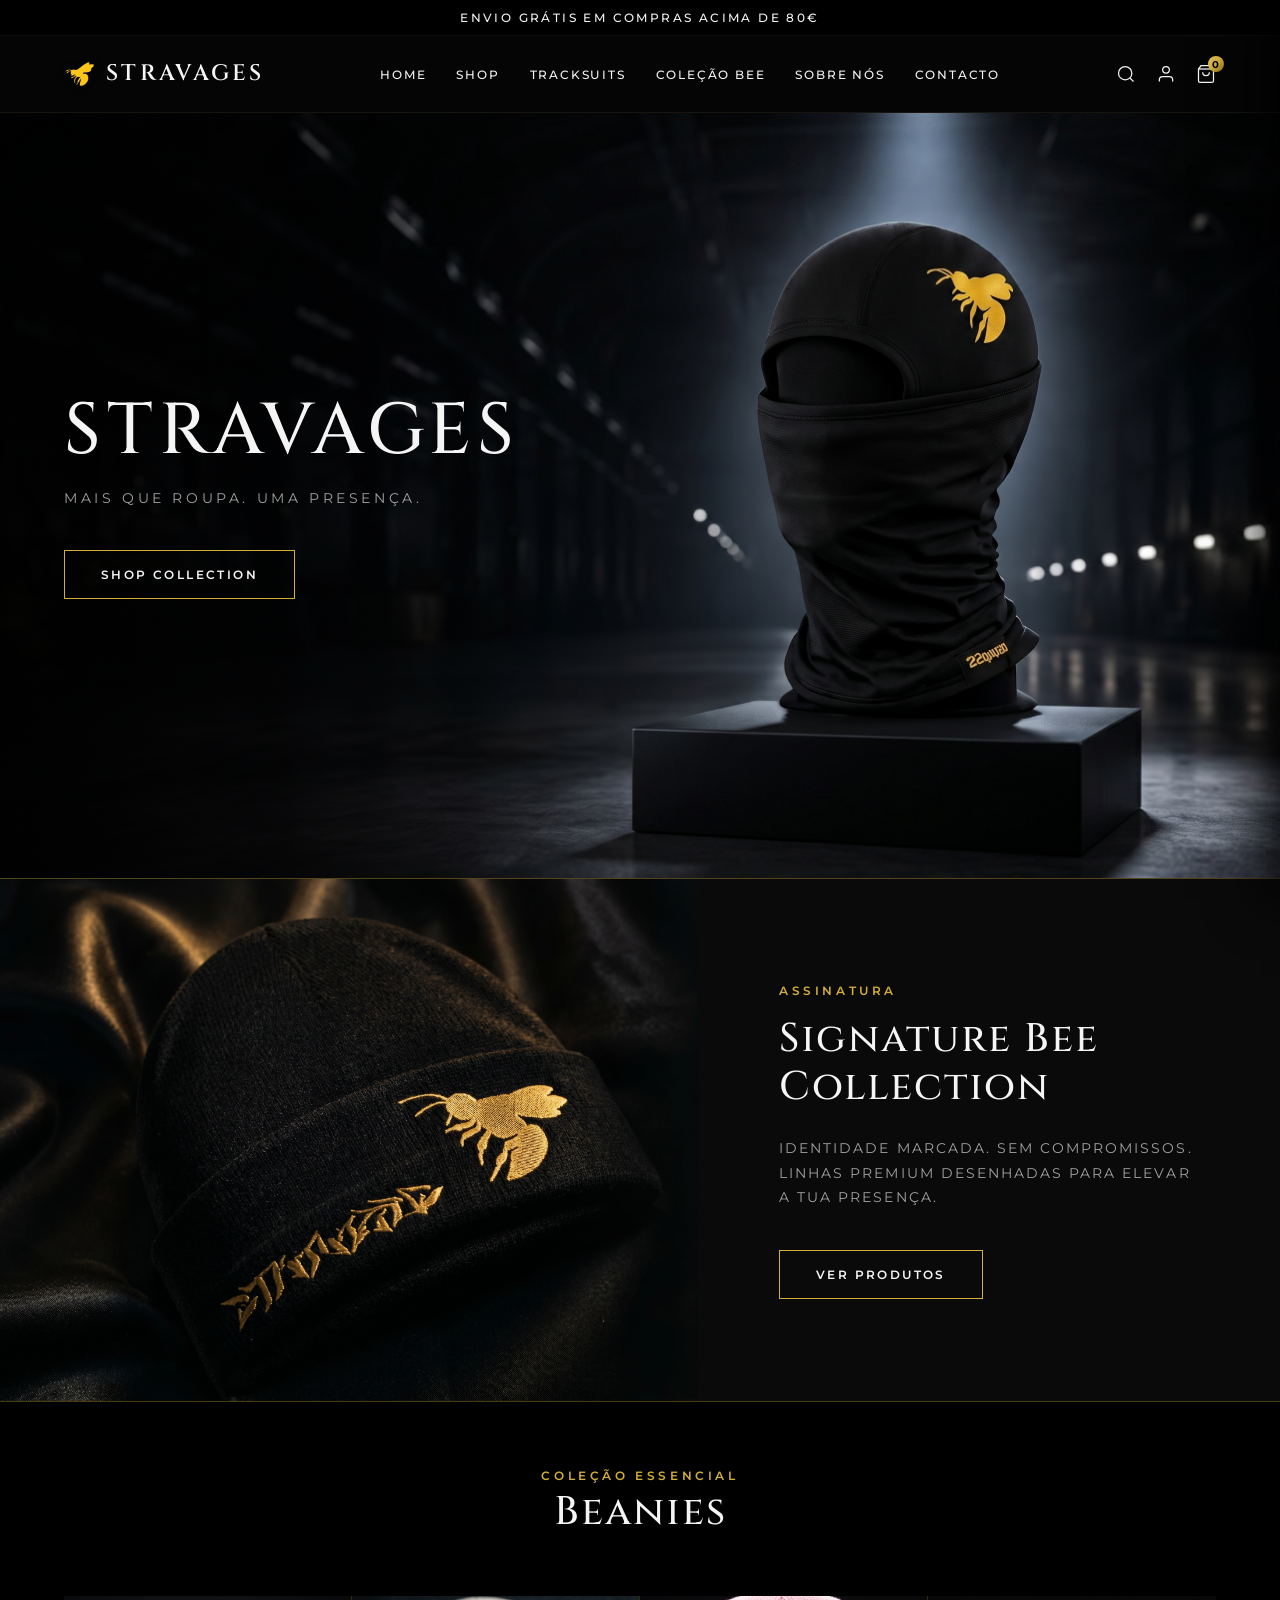
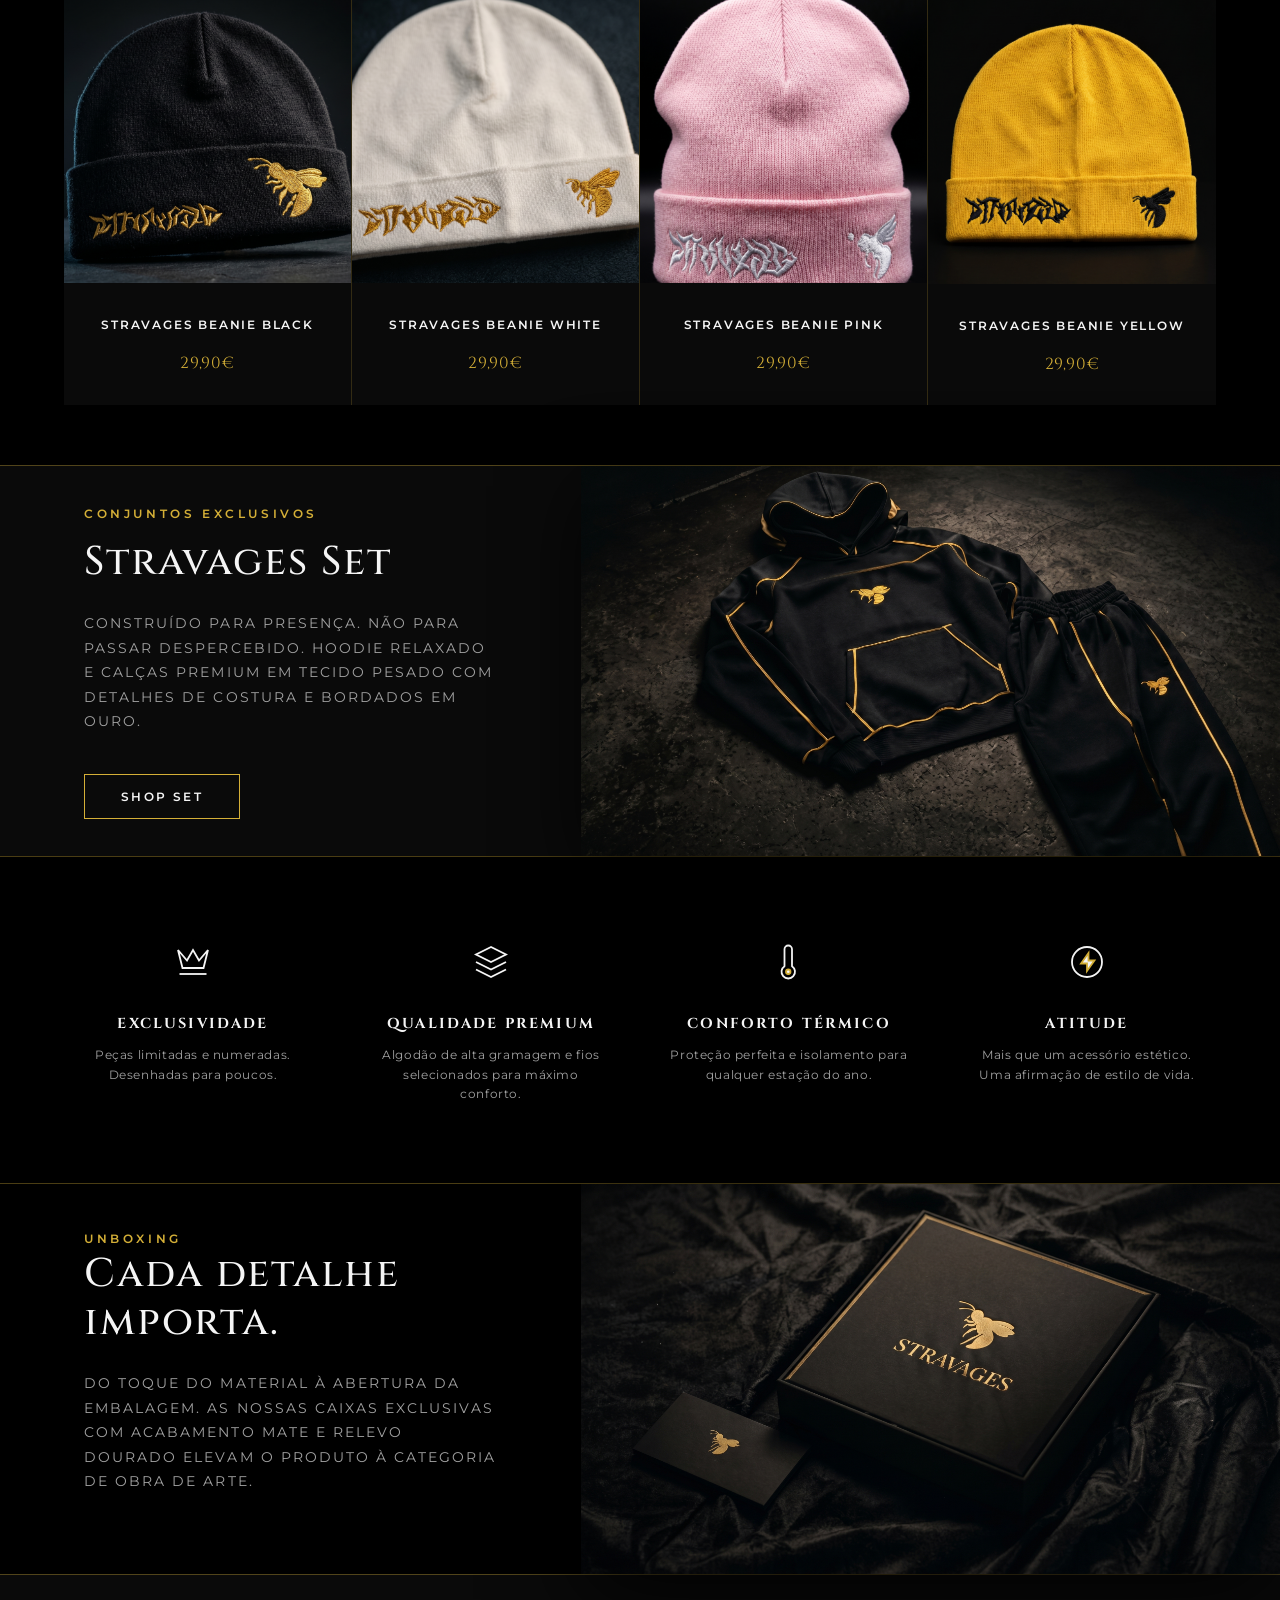
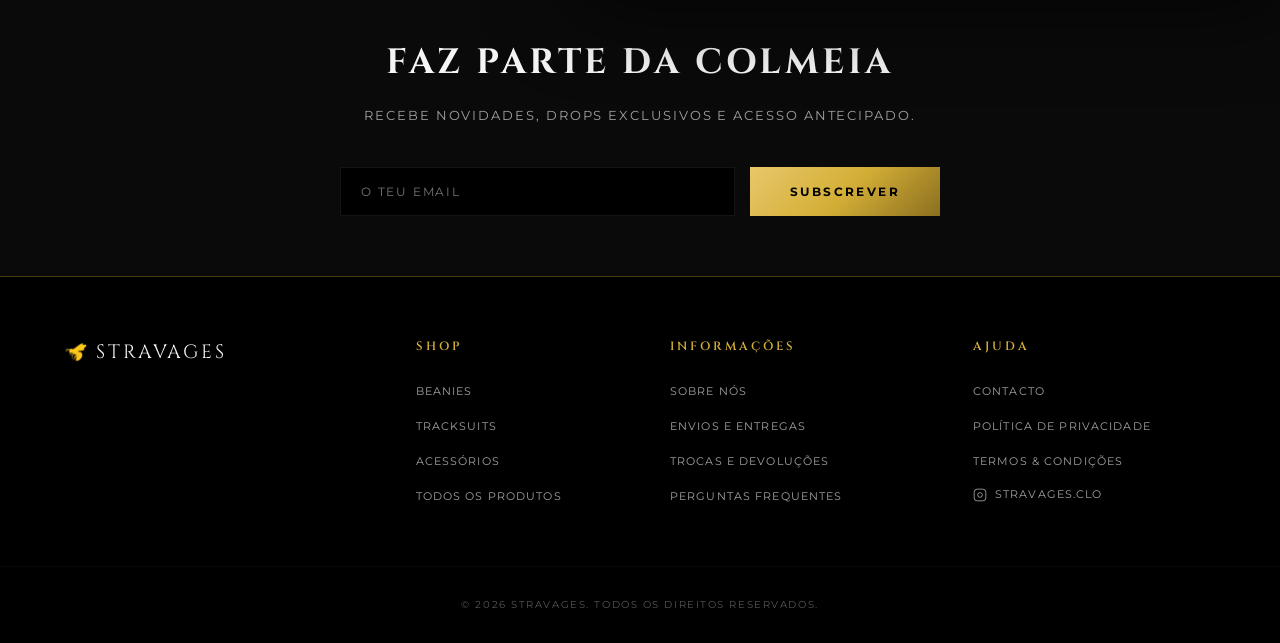
==== index.html @ 1041470f "Initial commit: Stravages store design mockup (HTML/CSS) - Editorial layout with gold dividers betwe" ====
<!DOCTYPE html>
<html lang="pt">
<head>
  <meta charset="UTF-8">
  <meta name="viewport" content="width=device-width, initial-scale=1.0">
  <title>STRAVAGES | Luxury Streetwear</title>
  <meta name="description" content="Stravages - Mais que roupa. Uma presença. Coleção Signature Bee e peças exclusivas de alta qualidade.">
  <link rel="stylesheet" href="styles.css">
</head>
<body>

  <!-- Announcement Bar -->
  <div class="announcement-bar">
    Envio grátis em compras acima de 80€
  </div>

  <!-- Header -->
  <header id="main-header">
    <div class="container nav-container">
      <!-- Logo -->
      <a href="#" class="logo">
        <img src="brand/bee.png" alt="Stravages Logo" style="height: 32px; width: auto; object-fit: contain; filter: drop-shadow(0 2px 4px rgba(0,0,0,0.5));">
        <span>STRAVAGES</span>
      </a>

      <!-- Menu Navigation -->
      <nav>
        <ul class="nav-links">
          <li><a href="index.html">Home</a></li>
          <li><a href="shop.html">Shop</a></li>
          <li><a href="tracksuits.html">Tracksuits</a></li>
          <li><a href="colecao-bee.html">Coleção Bee</a></li>
          <li><a href="sobre-nos.html">Sobre Nós</a></li>
          <li><a href="contacto.html">Contacto</a></li>
        </ul>
      </nav>

      <!-- Icons -->
      <div class="nav-icons">
        <button class="nav-icon-btn" id="search-btn" title="Pesquisar">
          <svg viewBox="0 0 24 24">
            <circle cx="11" cy="11" r="8"></circle>
            <line x1="21" y1="21" x2="16.65" y2="16.65"></line>
          </svg>
        </button>
        <button class="nav-icon-btn" id="profile-btn" title="Perfil">
          <svg viewBox="0 0 24 24">
            <path d="M20 21v-2a4 4 0 0 0-4-4H8a4 4 0 0 0-4 4v2"></path>
            <circle cx="12" cy="7" r="4"></circle>
          </svg>
        </button>
        <button class="nav-icon-btn" id="cart-btn" title="Carrinho">
          <svg viewBox="0 0 24 24">
            <path d="M6 2L3 6v14a2 2 0 0 0 2 2h14a2 2 0 0 0 2-2V6l-3-4z"></path>
            <line x1="3" y1="6" x2="21" y2="6"></line>
            <path d="M16 10a4 4 0 0 1-8 0"></path>
          </svg>
          <span class="cart-count-badge" id="cart-badge">0</span>
        </button>
      </div>
    </div>
  </header>

  <!-- Hero Section -->
  <section class="hero" id="hero">
    <img class="hero-bg" src="products/balaclava-1.jpg" alt="Stravages Balaclava Premium">
    <div class="container hero-grid">
      <div class="hero-content">
        <h1 class="hero-title">STRAVAGES</h1>
        <p class="hero-subtitle">Mais que roupa. Uma presença.</p>
        <a href="#shop" class="btn-gold-outline">Shop Collection</a>
      </div>
    </div>
  </section>

  <!-- Featured / Signature Section -->
  <section class="signature-section" id="signature">
    <div class="signature-grid">
      <img class="signature-img" src="products/signature-beanie.jpg" alt="Stravages Signature Beanie — abelha e lettering bordados em dourado">
      <div class="signature-content">
        <span class="section-label">Assinatura</span>
        <h2 class="section-title">Signature Bee<br>Collection</h2>
        <p class="signature-desc">Identidade marcada. Sem compromissos. Linhas premium desenhadas para elevar a tua presença.</p>
        <a href="#shop" class="btn-gold-outline">Ver Produtos</a>
      </div>
    </div>
  </section>

  <!-- Beanies Grid Section -->
  <section class="products-section" id="shop">
    <div class="container">
      <div class="products-header">
        <span class="section-label">Coleção Essencial</span>
        <h2 class="section-title">Beanies</h2>
      </div>
      <div class="products-grid">
        <a class="product-card" href="#" data-id="beanie-black" data-name="Stravages Beanie Black" data-price="29.90">
          <img src="products/beanie-black.jpg" alt="Stravages Beanie Black — bordado dourado">
          <h3 class="product-name">Stravages Beanie Black</h3>
          <span class="product-price">29,90€</span>
        </a>

        <a class="product-card" href="#" data-id="beanie-white" data-name="Stravages Beanie White" data-price="29.90">
          <img src="products/beanie-white.jpg" alt="Stravages Beanie White — bordado dourado">
          <h3 class="product-name">Stravages Beanie White</h3>
          <span class="product-price">29,90€</span>
        </a>

        <a class="product-card" href="#" data-id="beanie-pink" data-name="Stravages Beanie Pink" data-price="29.90">
          <img src="products/beanie-pink.jpg" alt="Stravages Beanie Pink — bordado branco">
          <h3 class="product-name">Stravages Beanie Pink</h3>
          <span class="product-price">29,90€</span>
        </a>

        <a class="product-card" href="#" data-id="beanie-yellow" data-name="Stravages Beanie Yellow" data-price="29.90">
          <img src="products/beanie-yellow.jpg" alt="Stravages Beanie Yellow — bordado preto">
          <h3 class="product-name">Stravages Beanie Yellow</h3>
          <span class="product-price">29,90€</span>
        </a>
      </div>
    </div>
  </section>

  <!-- Tracksuit Set Section -->
  <section class="set-section" id="set">
    <div class="set-grid">
      <div class="set-content">
        <span class="section-label">Conjuntos Exclusivos</span>
        <h2 class="section-title">Stravages Set</h2>
        <p class="signature-desc">Construído para presença. Não para passar despercebido. Hoodie relaxado e calças premium em tecido pesado com detalhes de costura e bordados em ouro.</p>
        <button class="btn-gold-outline" onclick="addSetToCart()">Shop Set</button>
      </div>
      <img class="set-img" src="products/stravages-set.jpg" alt="Stravages Set — hoodie e calças pretos com detalhes dourados e abelha bordada">
    </div>
  </section>

  <!-- Key Features Grid -->
  <section class="features-section" id="features">
    <div class="container features-grid">
      <!-- Item 1 -->
      <div class="feature-item">
        <div class="feature-icon">
          <!-- Crown Icon -->
          <svg viewBox="0 0 24 24">
            <path d="M2 4l3 12h14l3-12-6 7-4-7-4 7-6-7z" stroke="currentColor" fill="none" />
            <path d="M3 20h18" stroke="currentColor" fill="none" />
          </svg>
        </div>
        <h3 class="feature-title">Exclusividade</h3>
        <p class="feature-desc">Peças limitadas e numeradas. Desenhadas para poucos.</p>
      </div>
      <!-- Item 2 -->
      <div class="feature-item">
        <div class="feature-icon">
          <!-- Fabric Icon -->
          <svg viewBox="0 0 24 24">
            <path d="M12 2L2 7l10 5 10-5-10-5z" stroke="currentColor" fill="none" />
            <path d="M2 17l10 5 10-5" stroke="currentColor" fill="none" />
            <path d="M2 12l10 5 10-5" stroke="currentColor" fill="none" />
          </svg>
        </div>
        <h3 class="feature-title">Qualidade Premium</h3>
        <p class="feature-desc">Algodão de alta gramagem e fios selecionados para máximo conforto.</p>
      </div>
      <!-- Item 3 -->
      <div class="feature-item">
        <div class="feature-icon">
          <!-- Thermometer Icon -->
          <svg viewBox="0 0 24 24">
            <path d="M14 14.76V3.5a2.5 2.5 0 0 0-5 0v11.26a4.5 4.5 0 1 0 5 0z" stroke="currentColor" fill="none" />
            <circle cx="11.5" cy="18.5" r="1.5" fill="currentColor" />
          </svg>
        </div>
        <h3 class="feature-title">Conforto Térmico</h3>
        <p class="feature-desc">Proteção perfeita e isolamento para qualquer estação do ano.</p>
      </div>
      <!-- Item 4 -->
      <div class="feature-item">
        <div class="feature-icon">
          <!-- Attitude Icon -->
          <svg viewBox="0 0 24 24">
            <path d="M12 22c5.523 0 10-4.477 10-10S17.523 2 12 2 2 6.477 2 12s4.477 10 10 10z" stroke="currentColor" fill="none" />
            <path d="M13 6l-5 7h4v5l5-7h-4V6z" fill="currentColor" />
          </svg>
        </div>
        <h3 class="feature-title">Atitude</h3>
        <p class="feature-desc">Mais que um acessório estético. Uma afirmação de estilo de vida.</p>
      </div>
    </div>
  </section>

  <!-- Packaging Detail Section -->
  <section class="packaging-section">
    <div class="packaging-grid">
      <div class="packaging-content">
        <span class="section-label">Unboxing</span>
        <h2 class="section-title">Cada detalhe<br>importa.</h2>
        <p class="signature-desc">Do toque do material à abertura da embalagem. As nossas caixas exclusivas com acabamento mate e relevo dourado elevam o produto à categoria de obra de arte.</p>
      </div>
      <img class="packaging-img" src="products/packaging.jpg" alt="Caixa Stravages premium preta com logo e abelha em relevo dourado, sobre veludo preto">
    </div>
  </section>

  <!-- Newsletter Section -->
  <section class="newsletter-section" id="newsletter">
    <div class="container newsletter-container">
      <h2 class="newsletter-title">Faz parte da colmeia</h2>
      <p class="newsletter-desc">Recebe novidades, drops exclusivos e acesso antecipado.</p>
      
      <form class="newsletter-form" id="news-form" onsubmit="handleSubscribe(event)">
        <div class="newsletter-input-wrapper">
          <input type="email" id="subscriber-email" placeholder="O TEU EMAIL" required>
        </div>
        <button type="submit" class="btn-submit-gold">Subscrever</button>
      </form>
      <div class="newsletter-success" id="news-success">
        Inscrição concluída. Bem-vindo à colmeia.
      </div>
    </div>
  </section>

  <!-- Footer -->
  <footer>
    <div class="container footer-grid">
      <!-- Brand Col -->
      <div class="footer-brand">
        <a href="#" class="footer-logo">
          <img src="brand/bee.png" alt="Stravages Logo" style="height: 24px; width: auto; object-fit: contain;">
          <span>STRAVAGES</span>
        </a>
      </div>
      <!-- Shop Col -->
      <div>
        <h4 class="footer-col-title">Shop</h4>
        <ul class="footer-links">
          <li><a href="shop.html?category=beanies">Beanies</a></li>
          <li><a href="tracksuits.html">Tracksuits</a></li>
          <li><a href="shop.html?category=accessories">Acessórios</a></li>
          <li><a href="shop.html">Todos os produtos</a></li>
        </ul>
      </div>
      <!-- Info Col -->
      <div>
        <h4 class="footer-col-title">Informações</h4>
        <ul class="footer-links">
          <li><a href="sobre-nos.html">Sobre Nós</a></li>
          <li><a href="envios-entregas.html">Envios e Entregas</a></li>
          <li><a href="trocas-devolucoes.html">Trocas e Devoluções</a></li>
          <li><a href="perguntas-frequentes.html">Perguntas Frequentes</a></li>
        </ul>
      </div>
      <!-- Help / Follow Col -->
      <div>
        <h4 class="footer-col-title">Ajuda</h4>
        <ul class="footer-links">
          <li><a href="contacto.html">Contacto</a></li>
          <li><a href="politica-privacidade.html">Política de Privacidade</a></li>
          <li><a href="termos-condicoes.html">Termos & Condições</a></li>
          <li>
            <a href="https://instagram.com" target="_blank" class="footer-social-link">
              <!-- Instagram SVG Icon -->
              <svg viewBox="0 0 24 24">
                <rect x="2" y="2" width="20" height="20" rx="5" ry="5" stroke="currentColor" fill="none" stroke-width="1.5"></rect>
                <path d="M16 11.37A4 4 0 1 1 12.63 8 4 4 0 0 1 16 11.37z" stroke="currentColor" fill="none" stroke-width="1.5"></path>
                <line x1="17.5" y1="6.5" x2="17.51" y2="6.5" stroke="currentColor" stroke-width="2" fill="none"></line>
              </svg>
              <span>Stravages.clo</span>
            </a>
          </li>
        </ul>
      </div>
    </div>
    <div class="footer-bottom">
      <p class="footer-copyright">© 2026 STRAVAGES. Todos os direitos reservados.</p>
    </div>
  </footer>

  <!-- Shared JavaScript System -->
  <script src="shared.js"></script>
  <script>
    function handleSubscribe(e) {
      e.preventDefault();
      const email = document.getElementById('subscriber-email').value;
      if (email) {
        document.getElementById('news-form').style.display = 'none';
        document.getElementById('news-success').style.display = 'block';
      }
    }
  </script>
</body>
</html>
---- styles.css ----
/* Google Fonts */
@import url('https://fonts.googleapis.com/css2?family=Cinzel:wght@400;500;600;700&family=Montserrat:wght@300;400;500;600;700&display=swap');

/* Variables */
:root {
  --bg-primary: #000000;
  --bg-secondary: #0a0a0a;
  --bg-card: #141414;
  --text-primary: #f5f5f5;
  --text-secondary: #a1a1a1;
  --gold-primary: #d4af37;
  --gold-light: #e8c76a;
  --gold-dark: #8b6f1f;
  --gold-gradient: linear-gradient(135deg, #e8c76a 0%, #d4af37 50%, #8b6f1f 100%);
  --gold-gradient-hover: linear-gradient(135deg, #f3d88a 0%, #e5c358 50%, #ab8b2e 100%);
  --border-gold-alpha: rgba(212, 175, 55, 0.2);
  --border-gold-solid: #d4af37;
  --transition-smooth: all 0.4s cubic-bezier(0.16, 1, 0.3, 1);
  --font-serif: 'Cinzel', serif;
  --font-sans: 'Montserrat', sans-serif;
  --container-width: 1200px;
}

/* Reset & Base Styles */
* {
  margin: 0;
  padding: 0;
  box-sizing: border-box;
}

html {
  scroll-behavior: smooth;
  scrollbar-width: thin;
  scrollbar-color: var(--gold-primary) var(--bg-primary);
}

body {
  background-color: var(--bg-primary);
  color: var(--text-primary);
  font-family: var(--font-sans);
  font-weight: 400;
  line-height: 1.6;
  overflow-x: hidden;
}

/* Custom Scrollbar for Webkit */
::-webkit-scrollbar {
  width: 6px;
}
::-webkit-scrollbar-track {
  background: var(--bg-primary);
}
::-webkit-scrollbar-thumb {
  background: var(--gold-dark);
  border-radius: 3px;
}
::-webkit-scrollbar-thumb:hover {
  background: var(--gold-primary);
}

a {
  text-decoration: none;
  color: inherit;
  transition: var(--transition-smooth);
}

button, input {
  background: none;
  border: none;
  font-family: inherit;
  color: inherit;
  outline: none;
}

/* Utilities */
.container {
  width: 90%;
  max-width: var(--container-width);
  margin: 0 auto;
}

.gold-text {
  color: var(--gold-primary);
  font-family: var(--font-serif);
}

.gold-gradient-text {
  background: var(--gold-gradient);
  -webkit-background-clip: text;
  -webkit-text-fill-color: transparent;
  background-clip: text;
}

/* Announcement Bar */
.announcement-bar {
  background-color: #000;
  border-bottom: 1px solid rgba(255, 255, 255, 0.05);
  padding: 8px 0;
  text-align: center;
  font-size: 0.75rem;
  letter-spacing: 0.2em;
  font-weight: 500;
  text-transform: uppercase;
}

/* Header & Navigation */
header {
  position: sticky;
  top: 0;
  z-index: 100;
  background-color: rgba(6, 6, 6, 0.85);
  backdrop-filter: blur(12px);
  -webkit-backdrop-filter: blur(12px);
  border-bottom: 1px solid rgba(197, 168, 128, 0.1);
  padding: 20px 0;
  transition: var(--transition-smooth);
}

header.scrolled {
  padding: 15px 0;
  background-color: rgba(6, 6, 6, 0.95);
  box-shadow: 0 10px 30px rgba(0, 0, 0, 0.5);
}

.nav-container {
  display: flex;
  align-items: center;
  justify-content: space-between;
}

.logo {
  display: flex;
  align-items: center;
  gap: 10px;
  font-family: var(--font-serif);
  font-size: 1.4rem;
  font-weight: 600;
  letter-spacing: 0.15em;
}

.logo svg {
  width: 28px;
  height: 28px;
  fill: var(--gold-primary);
  transition: var(--transition-smooth);
}

.logo:hover svg {
  filter: drop-shadow(0 0 8px rgba(197, 168, 128, 0.6));
}

.nav-links {
  display: flex;
  list-style: none;
  gap: 30px;
}

.nav-links a {
  font-size: 0.75rem;
  font-weight: 500;
  letter-spacing: 0.15em;
  text-transform: uppercase;
  position: relative;
  padding: 5px 0;
}

.nav-links a::after {
  content: '';
  position: absolute;
  bottom: 0;
  left: 0;
  width: 0;
  height: 1px;
  background-color: var(--gold-primary);
  transition: var(--transition-smooth);
}

.nav-links a:hover {
  color: var(--gold-primary);
}

.nav-links a:hover::after {
  width: 100%;
}

.nav-icons {
  display: flex;
  align-items: center;
  gap: 20px;
}

.nav-icon-btn {
  cursor: pointer;
  position: relative;
  display: flex;
  align-items: center;
  justify-content: center;
  transition: var(--transition-smooth);
}

.nav-icon-btn svg {
  width: 20px;
  height: 20px;
  stroke: var(--text-primary);
  stroke-width: 1.5;
  fill: none;
  transition: var(--transition-smooth);
}

.nav-icon-btn:hover svg {
  stroke: var(--gold-primary);
}

.cart-count-badge {
  position: absolute;
  top: -8px;
  right: -8px;
  background: var(--gold-gradient);
  color: #000;
  font-size: 0.65rem;
  font-weight: 700;
  width: 16px;
  height: 16px;
  border-radius: 50%;
  display: flex;
  align-items: center;
  justify-content: center;
}

/* Hero Section */
.hero {
  position: relative;
  min-height: 85vh;
  background: var(--bg-primary);
  overflow: hidden;
}

.hero-grid {
  position: relative;
  z-index: 2;
  min-height: 85vh;
  display: flex;
  align-items: center;
}

.hero-content {
  display: flex;
  flex-direction: column;
  align-items: flex-start;
  max-width: 50%;
}

.hero-title {
  font-family: var(--font-serif);
  font-size: 4.5rem;
  font-weight: 500;
  letter-spacing: 0.08em;
  line-height: 1.1;
  margin-bottom: 15px;
}

.hero-subtitle {
  font-size: 0.9rem;
  letter-spacing: 0.25em;
  color: var(--text-secondary);
  text-transform: uppercase;
  margin-bottom: 40px;
  font-weight: 400;
}

/* Button Premium styling */
.btn-gold-outline {
  display: inline-block;
  padding: 14px 36px;
  border: 1px solid var(--gold-primary);
  font-family: var(--font-sans);
  font-size: 0.75rem;
  font-weight: 600;
  letter-spacing: 0.2em;
  text-transform: uppercase;
  position: relative;
  overflow: hidden;
  z-index: 1;
  transition: var(--transition-smooth);
}

.btn-gold-outline::before {
  content: '';
  position: absolute;
  top: 0;
  left: -100%;
  width: 100%;
  height: 100%;
  background: var(--gold-gradient);
  z-index: -1;
  transition: var(--transition-smooth);
}

.btn-gold-outline:hover {
  color: #000;
  border-color: transparent;
  box-shadow: 0 0 20px rgba(197, 168, 128, 0.4);
}

.btn-gold-outline:hover::before {
  left: 0;
}

.hero-bg {
  position: absolute;
  inset: 0;
  width: 100%;
  height: 100%;
  object-fit: cover;
  object-position: center right;
  display: block;
  z-index: 0;
}

.hero::after {
  content: '';
  position: absolute;
  inset: 0;
  background: linear-gradient(
    to right,
    rgba(0, 0, 0, 0.85) 0%,
    rgba(0, 0, 0, 0.5) 25%,
    rgba(0, 0, 0, 0) 45%
  );
  pointer-events: none;
  z-index: 1;
}

/* Featured / Signature Section */
.signature-section {
  padding: 0;
  background-color: var(--bg-secondary);
  border-top: 1px solid rgba(212, 175, 55, 0.35);
}

.signature-grid {
  display: grid;
  grid-template-columns: 1.6fr 1fr;
  align-items: center;
  gap: 80px;
  width: 100%;
  max-width: none;
  margin: 0;
  padding-right: 5vw;
}

.signature-content {
  padding-right: 20px;
}

.signature-img {
  width: 100%;
  max-width: 100%;
  height: auto;
  display: block;
  transition: var(--transition-smooth);
}

.signature-content {
  display: flex;
  flex-direction: column;
  align-items: flex-start;
}

.section-label {
  font-size: 0.75rem;
  letter-spacing: 0.3em;
  text-transform: uppercase;
  color: var(--gold-primary);
  font-weight: 600;
  margin-bottom: 15px;
}

.section-title {
  font-family: var(--font-serif);
  font-size: 2.5rem;
  font-weight: 500;
  letter-spacing: 0.05em;
  margin-bottom: 25px;
  line-height: 1.2;
}

.signature-desc {
  font-size: 0.85rem;
  letter-spacing: 0.15em;
  line-height: 1.8;
  color: var(--text-secondary);
  text-transform: uppercase;
  margin-bottom: 40px;
}

/* Product Section & Grid */
.products-section {
  padding: 60px 0;
  border-top: 1px solid rgba(212, 175, 55, 0.35);
}

.products-header {
  text-align: center;
  margin-bottom: 60px;
}

.products-grid {
  display: grid;
  grid-template-columns: repeat(4, 1fr);
  gap: 0;
}

.product-card {
  display: flex;
  flex-direction: column;
  align-items: stretch;
  position: relative;
  text-decoration: none;
  color: inherit;
  background-color: var(--bg-secondary);
  border-right: 1px solid rgba(212, 175, 55, 0.2);
  transition: var(--transition-smooth);
  transition: var(--transition-smooth);
}

.products-grid > .product-card:last-child {
  border-right: none;
}

.product-card::before {
  content: '';
  position: absolute;
  top: 0;
  left: 0;
  right: 0;
  bottom: 0;
  border: 1px solid transparent;
  transition: var(--transition-smooth);
  pointer-events: none;
}

.product-card:hover {
  background-color: #101010;
}

.product-card:hover img {
  transform: scale(1.03);
}

.product-card img {
  width: 100%;
  height: auto;
  aspect-ratio: 1 / 1;
  object-fit: cover;
  display: block;
  transition: var(--transition-smooth);
}

.product-name {
  text-align: center;
  font-size: 0.75rem;
  font-weight: 600;
  letter-spacing: 0.15em;
  text-transform: uppercase;
  margin: 24px 0 8px;
  padding: 0 12px;
  min-height: 36px;
  display: flex;
  align-items: center;
  justify-content: center;
  justify-content: center;
}

.product-price {
  display: block;
  text-align: center;
  font-family: var(--font-serif);
  color: var(--gold-primary);
  font-size: 1rem;
  letter-spacing: 0.05em;
  padding: 0 12px 28px;
}

/* Set / Tracksuit Section */
.set-section {
  padding: 0;
  background-color: var(--bg-secondary);
  border-top: 1px solid rgba(212, 175, 55, 0.35);
}

.set-grid {
  display: grid;
  grid-template-columns: 1fr 1.6fr;
  align-items: center;
  gap: 80px;
  width: 100%;
  max-width: none;
  margin: 0;
  padding-left: 5vw;
}

.set-content {
  display: flex;
  flex-direction: column;
  align-items: flex-start;
  padding-left: 20px;
}

.set-img {
  width: 100%;
  max-width: 100%;
  height: auto;
  display: block;
  filter: drop-shadow(0 20px 40px rgba(0, 0, 0, 0.7));
  transition: var(--transition-smooth);
}

/* Key Features Grid */
.features-section {
  padding: 60px 0;
  border-top: 1px solid rgba(212, 175, 55, 0.35);
}

.features-grid {
  display: grid;
  grid-template-columns: repeat(4, 1fr);
  gap: 40px;
}

.feature-item {
  display: flex;
  flex-direction: column;
  align-items: center;
  text-align: center;
  padding: 20px 10px;
}

.feature-icon {
  margin-bottom: 25px;
  display: flex;
  align-items: center;
  justify-content: center;
  height: 50px;
}

.feature-icon svg {
  width: 36px;
  height: 36px;
  fill: none;
  stroke: var(--gold-primary);
  stroke-width: 1.2;
}

.feature-title {
  font-family: var(--font-serif);
  font-size: 0.9rem;
  letter-spacing: 0.15em;
  margin-bottom: 10px;
  text-transform: uppercase;
}

.feature-desc {
  font-size: 0.75rem;
  color: var(--text-secondary);
  letter-spacing: 0.05em;
  line-height: 1.6;
}

/* Packaging Detail Section */
.packaging-section {
  padding: 0;
  border-top: 1px solid rgba(212, 175, 55, 0.35);
}

.packaging-grid {
  display: grid;
  grid-template-columns: 1fr 1.6fr;
  align-items: center;
  gap: 80px;
  width: 100%;
  max-width: none;
  margin: 0;
  padding-left: 5vw;
}

.packaging-content {
  padding-left: 20px;
}

.packaging-img {
  width: 100%;
  max-width: 100%;
  height: auto;
  display: block;
  filter: drop-shadow(0 25px 45px rgba(0, 0, 0, 0.8));
  transition: var(--transition-smooth);
}

/* Newsletter Section */
.newsletter-section {
  padding: 60px 0;
  background-color: var(--bg-secondary);
  border-top: 1px solid rgba(212, 175, 55, 0.35);
  text-align: center;
}

.newsletter-container {
  max-width: 600px;
  margin: 0 auto;
}

.newsletter-title {
  font-family: var(--font-serif);
  font-size: 2.2rem;
  letter-spacing: 0.1em;
  margin-bottom: 15px;
  text-transform: uppercase;
}

.newsletter-desc {
  font-size: 0.8rem;
  color: var(--text-secondary);
  letter-spacing: 0.15em;
  margin-bottom: 40px;
  text-transform: uppercase;
}

.newsletter-form {
  display: flex;
  gap: 15px;
  width: 100%;
}

.newsletter-input-wrapper {
  flex-grow: 1;
  position: relative;
}

.newsletter-form input {
  width: 100%;
  padding: 16px 20px;
  background-color: var(--bg-primary);
  border: 1px solid rgba(255, 255, 255, 0.08);
  font-size: 0.75rem;
  letter-spacing: 0.15em;
  text-transform: uppercase;
  transition: var(--transition-smooth);
}

.newsletter-form input:focus {
  border-color: var(--gold-primary);
  box-shadow: 0 0 10px rgba(197, 168, 128, 0.15);
}

.btn-submit-gold {
  padding: 16px 40px;
  background: var(--gold-gradient);
  color: #000;
  font-size: 0.75rem;
  font-weight: 700;
  letter-spacing: 0.2em;
  text-transform: uppercase;
  cursor: pointer;
  transition: var(--transition-smooth);
}

.btn-submit-gold:hover {
  background: var(--gold-gradient-hover);
  box-shadow: 0 0 20px rgba(197, 168, 128, 0.4);
}

.newsletter-success {
  display: none;
  font-size: 0.85rem;
  color: var(--gold-primary);
  letter-spacing: 0.1em;
  margin-top: 20px;
  text-transform: uppercase;
  animation: fadeIn 0.5s ease-in-out forwards;
}

/* Footer styling */
footer {
  background-color: var(--bg-primary);
  padding: 60px 0 30px 0;
  font-size: 0.75rem;
  border-top: 1px solid rgba(212, 175, 55, 0.35);
}

.footer-grid {
  display: grid;
  grid-template-columns: 1.2fr 0.8fr 1fr 1fr;
  gap: 60px;
  margin-bottom: 60px;
}

.footer-brand {
  display: flex;
  flex-direction: column;
  align-items: flex-start;
  gap: 20px;
}

.footer-logo {
  display: flex;
  align-items: center;
  gap: 8px;
  font-family: var(--font-serif);
  font-size: 1.2rem;
  letter-spacing: 0.15em;
}

.footer-logo svg {
  width: 22px;
  height: 22px;
  fill: var(--gold-primary);
}

.footer-col-title {
  font-family: var(--font-serif);
  color: var(--gold-primary);
  font-size: 0.75rem;
  font-weight: 600;
  letter-spacing: 0.25em;
  text-transform: uppercase;
  margin-bottom: 25px;
}

.footer-links {
  list-style: none;
  display: flex;
  flex-direction: column;
  gap: 15px;
}

.footer-links a {
  color: var(--text-secondary);
  font-size: 0.7rem;
  letter-spacing: 0.1em;
  text-transform: uppercase;
}

.footer-links a:hover {
  color: var(--gold-primary);
}

.footer-social-link {
  display: flex;
  align-items: center;
  gap: 8px;
  color: var(--text-secondary);
  font-size: 0.7rem;
  letter-spacing: 0.1em;
  text-transform: uppercase;
}

.footer-social-link svg {
  width: 14px;
  height: 14px;
  fill: currentColor;
}

.footer-social-link:hover {
  color: var(--gold-primary);
}

.footer-bottom {
  border-top: 1px solid rgba(255, 255, 255, 0.03);
  padding-top: 30px;
  text-align: center;
}

.footer-copyright {
  font-size: 0.65rem;
  color: #555555;
  letter-spacing: 0.15em;
  text-transform: uppercase;
}

/* Sidebar Cart Drawer */
.cart-drawer {
  position: fixed;
  top: 0;
  right: -420px;
  width: 420px;
  height: 100vh;
  background-color: var(--bg-secondary);
  border-left: 1px solid rgba(197, 168, 128, 0.15);
  z-index: 200;
  display: flex;
  flex-direction: column;
  box-shadow: -20px 0 50px rgba(0, 0, 0, 0.8);
  transition: var(--transition-smooth);
}

.cart-drawer.open {
  right: 0;
}

.cart-drawer-header {
  padding: 30px;
  border-bottom: 1px solid rgba(255, 255, 255, 0.05);
  display: flex;
  align-items: center;
  justify-content: justify;
}

.cart-drawer-title {
  font-family: var(--font-serif);
  font-size: 1.1rem;
  letter-spacing: 0.15em;
  text-transform: uppercase;
  flex-grow: 1;
}

.btn-close-cart {
  cursor: pointer;
  display: flex;
  align-items: center;
  justify-content: center;
}

.btn-close-cart svg {
  width: 20px;
  height: 20px;
  stroke: var(--text-primary);
  stroke-width: 1.5;
  transition: var(--transition-smooth);
}

.btn-close-cart:hover svg {
  stroke: var(--gold-primary);
}

.cart-items-container {
  flex-grow: 1;
  padding: 30px;
  overflow-y: auto;
  display: flex;
  flex-direction: column;
  gap: 20px;
}

.cart-empty-msg {
  text-align: center;
  color: var(--text-secondary);
  font-size: 0.75rem;
  letter-spacing: 0.15em;
  text-transform: uppercase;
  margin-top: 100px;
}

.cart-item {
  display: grid;
  grid-template-columns: 70px 1fr auto;
  gap: 15px;
  align-items: center;
  padding-bottom: 15px;
  border-bottom: 1px solid rgba(255, 255, 255, 0.03);
}

.cart-item-img {
  background: var(--bg-primary);
  border: 1px solid rgba(255, 255, 255, 0.05);
  border-radius: 4px;
  padding: 5px;
  display: flex;
  align-items: center;
  justify-content: center;
}

.cart-item-img svg {
  width: 100%;
  height: auto;
}

.cart-item-details {
  display: flex;
  flex-direction: column;
  gap: 4px;
}

.cart-item-name {
  font-size: 0.7rem;
  font-weight: 600;
  letter-spacing: 0.1em;
  text-transform: uppercase;
}

.cart-item-price {
  font-family: var(--font-serif);
  color: var(--gold-primary);
  font-size: 0.8rem;
}

.cart-item-qty {
  font-size: 0.65rem;
  color: var(--text-secondary);
  letter-spacing: 0.1em;
}

.btn-remove-item {
  cursor: pointer;
  transition: var(--transition-smooth);
}

.btn-remove-item svg {
  width: 14px;
  height: 14px;
  stroke: #888;
  stroke-width: 1.5;
}

.btn-remove-item:hover svg {
  stroke: #ff5252;
}

.cart-drawer-footer {
  padding: 30px;
  border-top: 1px solid rgba(255, 255, 255, 0.05);
  background-color: #080808;
}

.cart-summary-row {
  display: flex;
  justify-content: space-between;
  margin-bottom: 25px;
}

.cart-summary-label {
  font-size: 0.75rem;
  letter-spacing: 0.15em;
  text-transform: uppercase;
  color: var(--text-secondary);
}

.cart-summary-value {
  font-family: var(--font-serif);
  color: var(--gold-primary);
  font-size: 1.1rem;
  font-weight: 600;
}

.btn-checkout {
  width: 100%;
  padding: 16px;
  background: var(--gold-gradient);
  color: #000;
  font-size: 0.75rem;
  font-weight: 700;
  letter-spacing: 0.2em;
  text-transform: uppercase;
  cursor: pointer;
  transition: var(--transition-smooth);
  text-align: center;
}

.btn-checkout:hover {
  background: var(--gold-gradient-hover);
  box-shadow: 0 5px 15px rgba(197, 168, 128, 0.3);
}

.cart-overlay {
  position: fixed;
  top: 0;
  left: 0;
  width: 100vw;
  height: 100vh;
  background-color: rgba(0, 0, 0, 0.75);
  backdrop-filter: blur(4px);
  z-index: 150;
  opacity: 0;
  visibility: hidden;
  transition: var(--transition-smooth);
}

.cart-overlay.open {
  opacity: 1;
  visibility: visible;
}

/* Side Drawers System (No Popups, Only Side Menus / Drawers) */
.search-drawer,
.profile-drawer,
.checkout-drawer {
  position: fixed;
  top: 0;
  right: -100%;
  width: 100%;
  max-width: 450px;
  height: 100%;
  background-color: var(--bg-secondary);
  border-left: 1px solid rgba(197, 168, 128, 0.15);
  box-shadow: -10px 0 40px rgba(0, 0, 0, 0.85);
  z-index: 1001;
  padding: 40px;
  display: flex;
  flex-direction: column;
  overflow-y: auto;
  transition: right 0.4s cubic-bezier(0.16, 1, 0.3, 1);
}

.search-drawer.open,
.profile-drawer.open,
.checkout-drawer.open {
  right: 0;
}

/* Close Drawer Button */
.btn-close-modal {
  align-self: flex-end;
  background: none;
  border: none;
  cursor: pointer;
  display: flex;
  align-items: center;
  justify-content: center;
  color: var(--text-secondary);
  transition: var(--transition-smooth);
  margin-bottom: 20px;
}

.btn-close-modal svg {
  width: 22px;
  height: 22px;
}

.btn-close-modal:hover {
  color: var(--gold-primary);
}

.modal-title {
  font-family: var(--font-serif);
  font-size: 1.3rem;
  letter-spacing: 0.1em;
  text-transform: uppercase;
  margin-bottom: 25px;
  color: var(--gold-primary);
}

/* Modal Inputs & Forms */
.form-group {
  margin-bottom: 20px;
}

.form-group label {
  display: block;
  font-size: 0.7rem;
  letter-spacing: 0.15em;
  text-transform: uppercase;
  margin-bottom: 8px;
  color: var(--text-secondary);
}

.form-group input,
.form-group select,
.form-group textarea {
  width: 100%;
  padding: 14px 18px;
  background-color: var(--bg-primary);
  border: 1px solid rgba(255, 255, 255, 0.08);
  font-size: 0.8rem;
  color: var(--text-primary);
  letter-spacing: 0.1em;
  border-radius: 2px;
  transition: var(--transition-smooth);
}

.form-group input:focus,
.form-group select:focus,
.form-group textarea:focus {
  border-color: var(--gold-primary);
  box-shadow: 0 0 10px rgba(197, 168, 128, 0.15);
}

/* Search Modal Styling */
.search-input-wrapper {
  position: relative;
  margin-bottom: 20px;
}

.search-input-wrapper input {
  width: 100%;
  padding: 18px 50px 18px 20px;
  background-color: var(--bg-primary);
  border: 1px solid rgba(255, 255, 255, 0.08);
  font-size: 1rem;
  letter-spacing: 0.1em;
  text-transform: uppercase;
}

.search-input-wrapper .search-icon {
  position: absolute;
  right: 20px;
  top: 50%;
  transform: translateY(-50%);
  width: 22px;
  height: 22px;
  stroke: var(--text-secondary);
  stroke-width: 1.5;
  fill: none;
}

.search-results-info {
  font-size: 0.75rem;
  color: var(--text-secondary);
  letter-spacing: 0.1em;
  text-transform: uppercase;
  max-height: 250px;
  overflow-y: auto;
  margin-top: 15px;
}

/* User Account Dashboard Styling */
.dashboard-header {
  display: flex;
  justify-content: space-between;
  align-items: center;
  margin-bottom: 25px;
  border-bottom: 1px solid rgba(255, 255, 255, 0.05);
  padding-bottom: 15px;
}

.dashboard-title {
  font-family: var(--font-serif);
  font-size: 1.1rem;
  letter-spacing: 0.1em;
  text-transform: uppercase;
}

.btn-logout {
  font-size: 0.7rem;
  letter-spacing: 0.15em;
  text-transform: uppercase;
  color: #ff5252;
  cursor: pointer;
}

.order-history-title {
  font-size: 0.8rem;
  letter-spacing: 0.15em;
  text-transform: uppercase;
  color: var(--gold-primary);
  margin-bottom: 15px;
}

.order-item {
  background-color: var(--bg-primary);
  border: 1px solid rgba(255, 255, 255, 0.05);
  padding: 15px;
  border-radius: 4px;
  margin-bottom: 15px;
  font-size: 0.75rem;
}

.order-meta {
  display: flex;
  justify-content: space-between;
  color: var(--text-secondary);
  margin-bottom: 8px;
  letter-spacing: 0.05em;
}

.order-products {
  font-weight: 500;
}

/* Checkout Step Controls */
.checkout-steps-nav {
  display: flex;
  gap: 20px;
  margin-bottom: 30px;
  border-bottom: 1px solid rgba(255, 255, 255, 0.05);
  padding-bottom: 15px;
}

.checkout-step-tab {
  font-size: 0.7rem;
  letter-spacing: 0.15em;
  text-transform: uppercase;
  color: var(--text-secondary);
  font-weight: 600;
  position: relative;
}

.checkout-step-tab.active {
  color: var(--gold-primary);
}

.checkout-step {
  display: none;
}

.checkout-step.active {
  display: block;
}

.checkout-form-grid {
  display: grid;
  grid-template-columns: 1fr 1fr;
  gap: 20px;
}

.checkout-buttons {
  display: flex;
  justify-content: space-between;
  margin-top: 30px;
}

.btn-checkout-prev {
  padding: 14px 28px;
  border: 1px solid rgba(255, 255, 255, 0.15);
  font-size: 0.75rem;
  font-weight: 600;
  letter-spacing: 0.15em;
  text-transform: uppercase;
  cursor: pointer;
  transition: var(--transition-smooth);
}

.btn-checkout-prev:hover {
  border-color: var(--text-primary);
}

.btn-checkout-next {
  padding: 14px 32px;
  background: var(--gold-gradient);
  color: #000;
  font-size: 0.75rem;
  font-weight: 700;
  letter-spacing: 0.15em;
  text-transform: uppercase;
  cursor: pointer;
  transition: var(--transition-smooth);
}

.btn-checkout-next:hover {
  background: var(--gold-gradient-hover);
}

/* Checkout Receipt screen */
.receipt-container {
  text-align: center;
  padding: 20px 0;
}

.receipt-icon {
  color: var(--gold-primary);
  margin-bottom: 20px;
}

.receipt-icon svg {
  width: 48px;
  height: 48px;
}

.receipt-title {
  font-family: var(--font-serif);
  font-size: 1.4rem;
  letter-spacing: 0.1em;
  text-transform: uppercase;
  margin-bottom: 10px;
}

.receipt-text {
  font-size: 0.8rem;
  color: var(--text-secondary);
  margin-bottom: 30px;
  letter-spacing: 0.05em;
}

.receipt-details {
  background-color: var(--bg-primary);
  border: 1px solid rgba(255, 255, 255, 0.05);
  border-radius: 4px;
  padding: 25px;
  text-align: left;
  font-size: 0.75rem;
  margin-bottom: 30px;
}

.receipt-row {
  display: flex;
  justify-content: space-between;
  margin-bottom: 10px;
}

.receipt-row.total {
  border-top: 1px solid rgba(255, 255, 255, 0.08);
  padding-top: 15px;
  font-weight: 600;
  font-size: 0.85rem;
  color: var(--gold-primary);
}

/* Cart Quantity Adjustments inside Drawer */
.cart-qty-controls {
  display: flex;
  align-items: center;
  gap: 10px;
  margin-top: 8px;
}

.btn-qty {
  width: 22px;
  height: 22px;
  border: 1px solid rgba(255, 255, 255, 0.1);
  display: flex;
  align-items: center;
  justify-content: center;
  font-size: 0.8rem;
  font-weight: 500;
  cursor: pointer;
  border-radius: 2px;
  transition: var(--transition-smooth);
}

.btn-qty:hover {
  border-color: var(--gold-primary);
  color: var(--gold-primary);
}

/* FAQ Interactive Accordions */
.faq-container {
  max-width: 750px;
  margin: 60px auto;
}

.faq-item {
  border-bottom: 1px solid rgba(255, 255, 255, 0.05);
  margin-bottom: 10px;
}

.faq-question {
  width: 100%;
  padding: 25px 10px;
  display: flex;
  justify-content: space-between;
  align-items: center;
  cursor: pointer;
  text-align: left;
  font-family: var(--font-serif);
  font-size: 0.95rem;
  letter-spacing: 0.1em;
  text-transform: uppercase;
}

.faq-question svg {
  width: 16px;
  height: 16px;
  stroke: var(--gold-primary);
  stroke-width: 1.5;
  transition: var(--transition-smooth);
}

.faq-item.active .faq-question svg {
  transform: rotate(180deg);
}

.faq-answer {
  max-height: 0;
  overflow: hidden;
  padding: 0 10px;
  color: var(--text-secondary);
  font-size: 0.85rem;
  letter-spacing: 0.05em;
  line-height: 1.8;
  transition: max-height 0.4s cubic-bezier(0.16, 1, 0.3, 1), padding 0.4s cubic-bezier(0.16, 1, 0.3, 1);
}

.faq-item.active .faq-answer {
  max-height: 250px;
  padding-bottom: 25px;
}

/* Layouts for other informational pages */
.info-layout {
  padding: 80px 0 120px 0;
  max-width: 800px;
}

.info-title {
  font-family: var(--font-serif);
  font-size: 2.8rem;
  letter-spacing: 0.05em;
  margin-bottom: 40px;
  color: var(--gold-primary);
}

.info-content h3 {
  font-family: var(--font-serif);
  font-size: 1.1rem;
  letter-spacing: 0.1em;
  text-transform: uppercase;
  margin: 35px 0 15px 0;
  color: var(--text-primary);
}

.info-content p {
  font-size: 0.85rem;
  letter-spacing: 0.05em;
  line-height: 1.8;
  color: var(--text-secondary);
  margin-bottom: 20px;
}

.contacto-grid {
  display: grid;
  grid-template-columns: 1.1fr 0.9fr;
  gap: 80px;
  padding: 80px 0;
}

.contacto-info-col {
  display: flex;
  flex-direction: column;
  gap: 40px;
}

.contacto-item-title {
  font-family: var(--font-serif);
  font-size: 0.85rem;
  letter-spacing: 0.2em;
  color: var(--gold-primary);
  text-transform: uppercase;
  margin-bottom: 10px;
}

.contacto-item-text {
  font-size: 0.9rem;
  letter-spacing: 0.05em;
  color: var(--text-secondary);
  line-height: 1.6;
}

.form-success-alert {
  display: none;
  background-color: rgba(212, 175, 55, 0.1);
  border: 1px solid var(--gold-primary);
  padding: 20px;
  border-radius: 4px;
  color: var(--gold-primary);
  font-size: 0.85rem;
  letter-spacing: 0.05em;
  margin-bottom: 20px;
}

/* Category Filter Tabs on Shop page */
.shop-filters {
  display: flex;
  justify-content: center;
  gap: 25px;
  margin-bottom: 50px;
}

.btn-filter-tab {
  font-size: 0.75rem;
  font-weight: 500;
  letter-spacing: 0.25em;
  text-transform: uppercase;
  cursor: pointer;
  padding: 8px 16px;
  border-bottom: 1px solid transparent;
  color: var(--text-secondary);
  transition: var(--transition-smooth);
}

.btn-filter-tab:hover,
.btn-filter-tab.active {
  color: var(--gold-primary);
  border-color: var(--gold-primary);
}

/* Hamburger mobile menu button styling */
.menu-toggle {
  display: none;
  cursor: pointer;
  flex-direction: column;
  justify-content: center;
  align-items: center;
  width: 25px;
  height: 20px;
  gap: 5px;
}

.menu-toggle span {
  display: block;
  width: 100%;
  height: 2px;
  background-color: var(--text-primary);
  transition: var(--transition-smooth);
}

/* Lookbook page styling */
.lookbook-grid {
  display: grid;
  grid-template-columns: 1fr 1.2fr;
  gap: 60px;
  align-items: center;
  padding: 80px 0;
}

.lookbook-gallery {
  display: grid;
  grid-template-columns: 1fr 1fr;
  gap: 20px;
}

.lookbook-img {
  width: 100%;
  height: auto;
  border-radius: 4px;
  filter: drop-shadow(0 15px 30px rgba(0, 0, 0, 0.7));
}

.lookbook-img.wide {
  grid-column: span 2;
}

/* Animations */
@keyframes fadeIn {
  from { opacity: 0; }
  to { opacity: 1; }
}

/* ===== Mobile Responsiveness ===== */

/* Tablet & smaller — paired sections stack */
@media (max-width: 992px) {
  /* Reset desktop full-bleed overrides so columns stack cleanly */
  .signature-grid, .set-grid, .packaging-grid, .contacto-grid, .lookbook-grid {
    grid-template-columns: 1fr;
    gap: 0;
    text-align: center;
    width: 100%;
    max-width: none;
    margin: 0;
    padding: 0;
  }

  /* Image-anchored sections still touch the gold dividers */
  .signature-img, .set-img, .packaging-img {
    width: 100%;
  }

  /* Text columns get their own breathing room inside the now-stacked section */
  .signature-content,
  .set-content,
  .packaging-content,
  .contacto-info-col {
    align-items: center;
    text-align: center;
    padding: 56px 24px;
    max-width: 100%;
  }

  /* Hero — tighter, text takes full width, gradient still keeps it readable */
  .hero {
    min-height: 70vh;
  }

  .hero-grid {
    min-height: 70vh;
    padding: 0 24px;
  }

  .hero-content {
    max-width: 100%;
  }

  .hero-title {
    font-size: 3.2rem;
  }

  /* No shadow on mobile — image clean, edge-to-edge */
  .hero::after {
    display: none;
  }

  .hero-bg {
    object-position: 75% center;
  }

  .products-section,
  .features-section,
  .newsletter-section {
    padding: 60px 0;
  }

  .products-grid {
    grid-template-columns: repeat(2, 1fr);
    gap: 24px;
  }

  .features-grid {
    grid-template-columns: repeat(2, 1fr);
    gap: 32px;
  }

  .footer-grid {
    grid-template-columns: repeat(2, 1fr);
    gap: 32px;
  }
}

/* Phone — burger menu, single column grids */
@media (max-width: 768px) {
  .menu-toggle {
    display: flex;
  }

  .nav-links {
    position: fixed;
    top: 80px;
    left: 0;
    width: 100%;
    height: calc(100vh - 80px);
    background-color: var(--bg-secondary);
    flex-direction: column;
    align-items: center;
    justify-content: center;
    gap: 40px;
    transform: translateY(-100%);
    opacity: 0;
    visibility: hidden;
    transition: var(--transition-smooth);
    z-index: 99;
    border-top: 1px solid rgba(197, 168, 128, 0.1);
  }

  .nav-links.mobile-open {
    transform: translateY(0);
    opacity: 1;
    visibility: visible;
  }

  .menu-toggle.open span:nth-child(1) {
    transform: rotate(45deg) translate(5px, 5px);
  }

  .menu-toggle.open span:nth-child(2) {
    opacity: 0;
  }

  .menu-toggle.open span:nth-child(3) {
    transform: rotate(-45deg) translate(5px, -5px);
  }

  .hero-title {
    font-size: 2.8rem;
    letter-spacing: 0.06em;
  }

  .section-title {
    font-size: 2rem;
  }
}

/* Small phone */
@media (max-width: 576px) {
  .hero {
    min-height: 60vh;
  }

  .hero-grid {
    min-height: 60vh;
    padding: 0 20px;
  }

  .hero-title {
    font-size: 2.4rem;
  }

  .hero-subtitle {
    font-size: 0.8rem;
    margin-bottom: 28px;
  }

  .signature-content,
  .set-content,
  .packaging-content,
  .contacto-info-col {
    padding: 44px 20px;
  }

  .products-grid {
    grid-template-columns: 1fr;
    gap: 28px;
  }

  .features-grid {
    grid-template-columns: 1fr;
  }

  .footer-grid {
    grid-template-columns: 1fr;
    gap: 28px;
  }

  .cart-drawer {
    width: 100%;
    right: -100%;
  }

  .newsletter-form {
    flex-direction: column;
    gap: 12px;
  }

  .btn-submit-gold {
    width: 100%;
  }

  .btn-gold-outline {
    padding: 12px 28px;
    font-size: 0.7rem;
  }
}
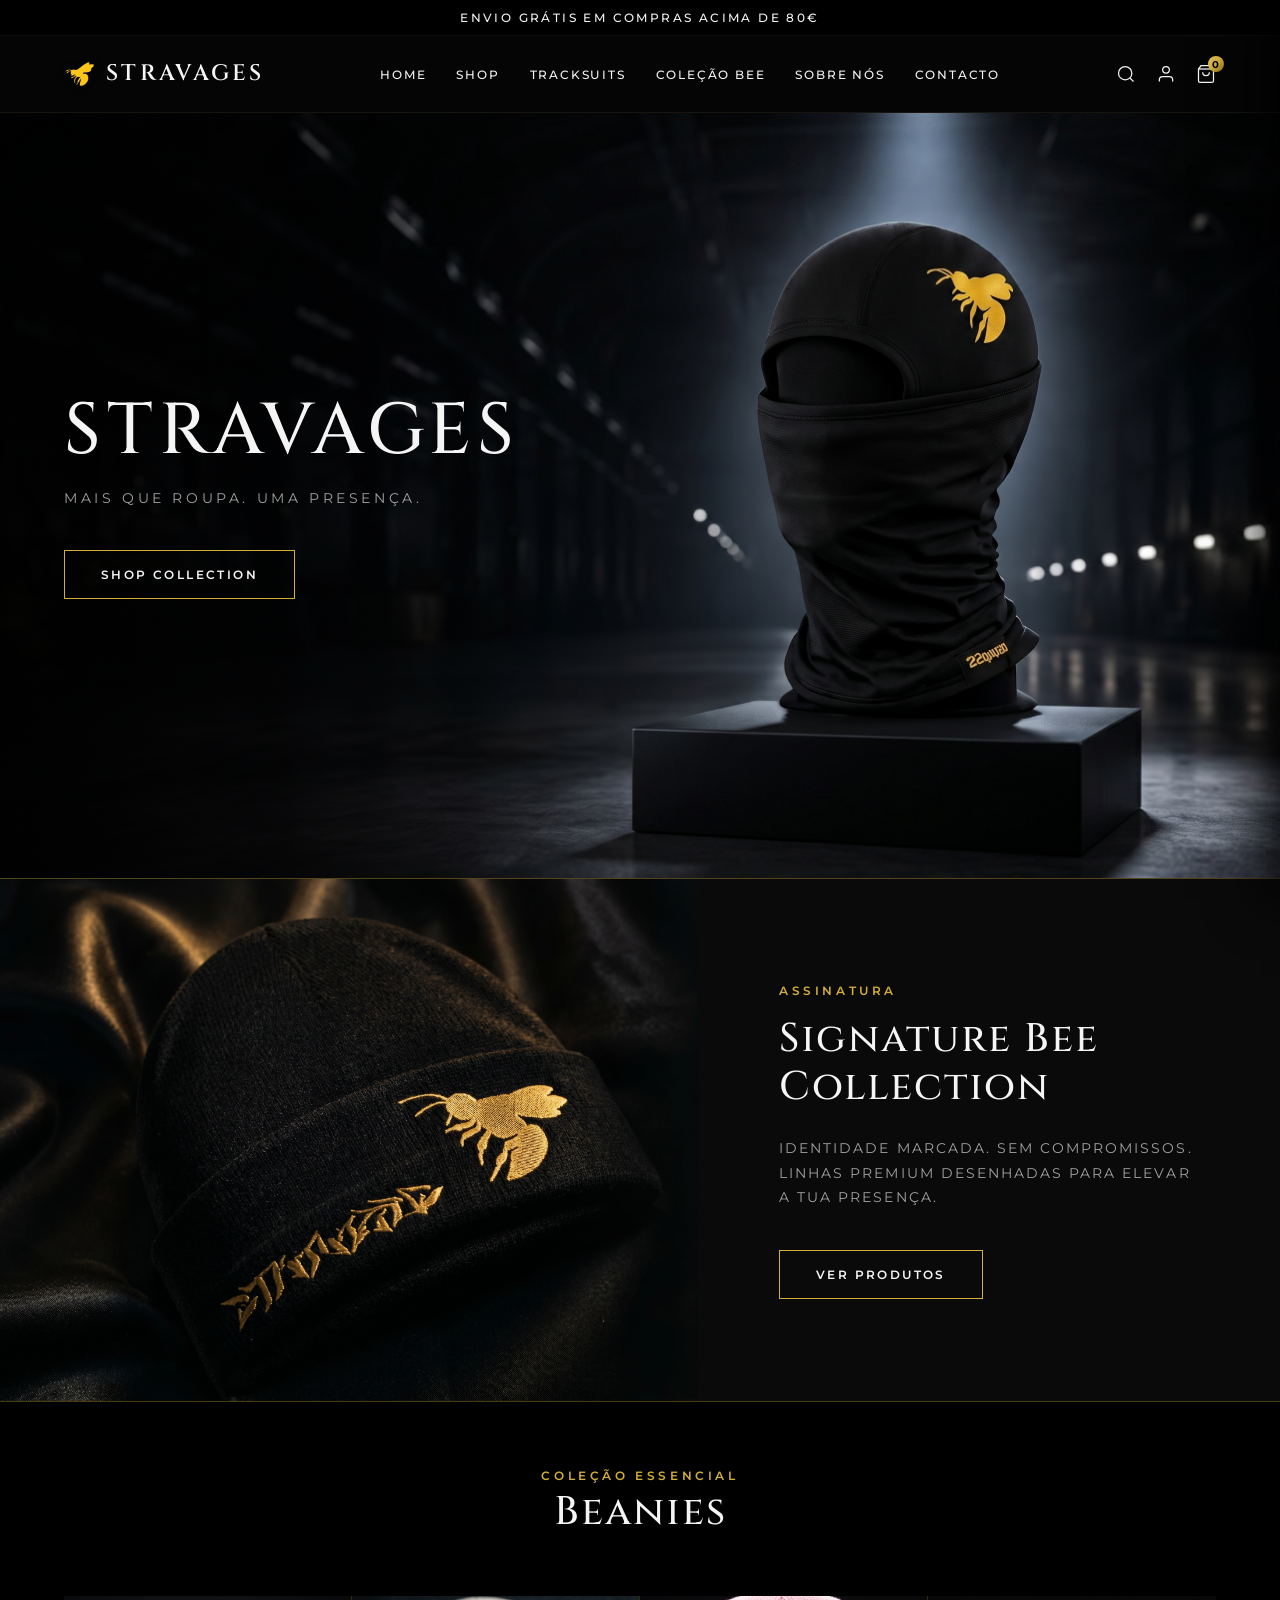
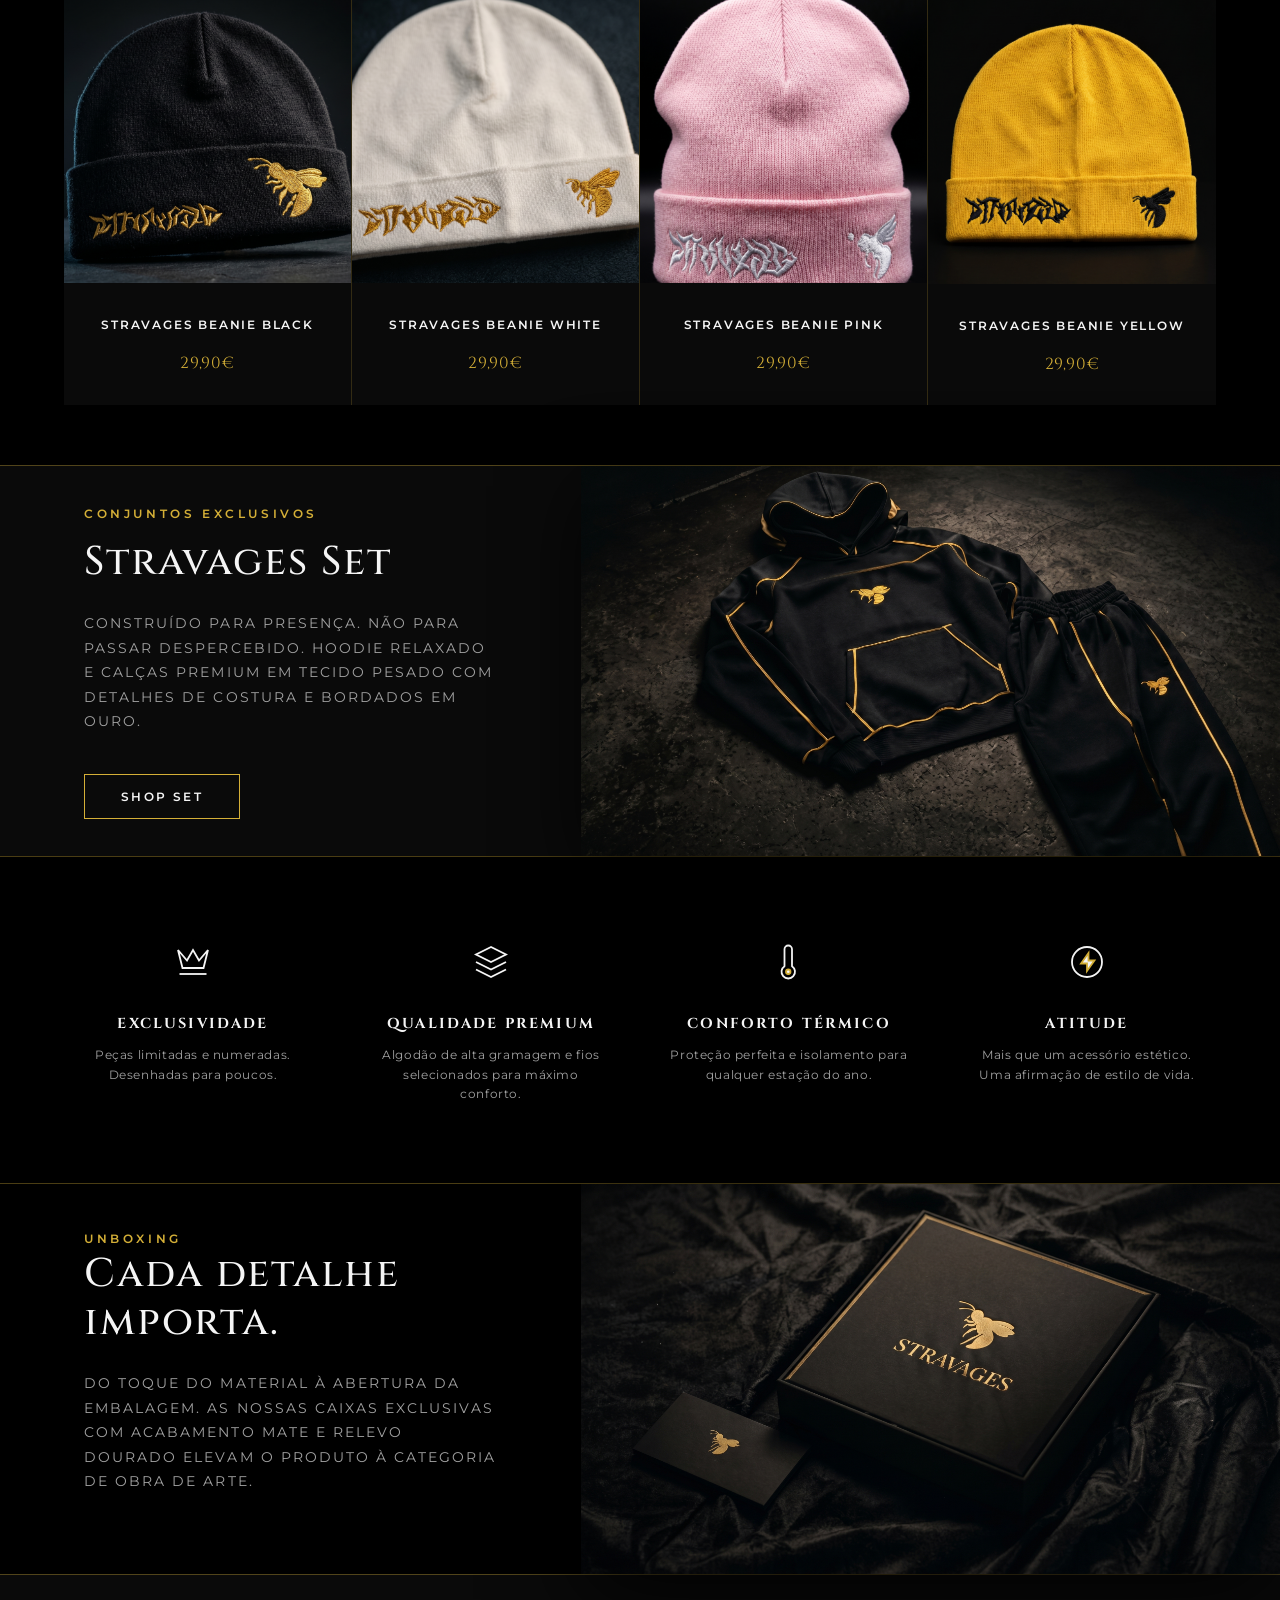
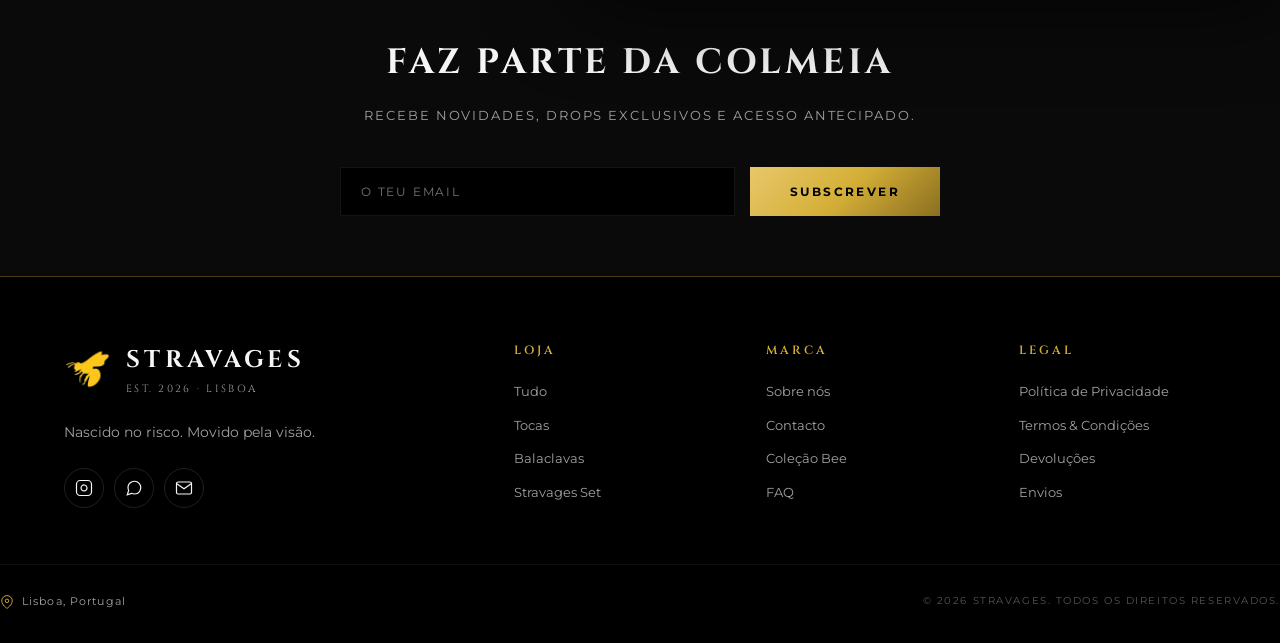
==== commit aecf80e2: "Footer: redesign to plug-empire pattern (brand + 3 cols + bottom row) Replaces the original 4-column" ====
--- a/index.html
+++ b/index.html
@@ -222,56 +222,81 @@
   <!-- Footer -->
   <footer>
     <div class="container footer-grid">
-      <!-- Brand Col -->
+      <!-- Brand block -->
       <div class="footer-brand">
-        <a href="#" class="footer-logo">
-          <img src="brand/bee.png" alt="Stravages Logo" style="height: 24px; width: auto; object-fit: contain;">
-          <span>STRAVAGES</span>
-        </a>
-      </div>
-      <!-- Shop Col -->
-      <div>
-        <h4 class="footer-col-title">Shop</h4>
+        <a href="index.html" class="footer-logo">
+          <img src="brand/bee.png" alt="Stravages" class="footer-logo-img">
+          <div class="footer-logo-text">
+            <span class="footer-wordmark">STRAVAGES</span>
+            <span class="footer-meta">EST. 2026 · LISBOA</span>
+          </div>
+        </a>
+        <p class="footer-tagline">Nascido no risco. Movido pela visão.</p>
+        <div class="footer-socials">
+          <a href="https://instagram.com/stravages.clo" target="_blank" rel="noopener noreferrer" aria-label="Stravages no Instagram">
+            <svg viewBox="0 0 24 24" width="18" height="18" fill="none" stroke="currentColor" stroke-width="1.6">
+              <rect x="2" y="2" width="20" height="20" rx="5" ry="5"></rect>
+              <path d="M16 11.37A4 4 0 1 1 12.63 8 4 4 0 0 1 16 11.37z"></path>
+              <line x1="17.5" y1="6.5" x2="17.51" y2="6.5" stroke-width="2"></line>
+            </svg>
+          </a>
+          <a href="https://wa.me/351934728032?text=Ol%C3%A1%2C%20vim%20do%20site%20Stravages." target="_blank" rel="noopener noreferrer" aria-label="WhatsApp">
+            <svg viewBox="0 0 24 24" width="18" height="18" fill="none" stroke="currentColor" stroke-width="1.6">
+              <path d="M21 11.5a8.38 8.38 0 0 1-.9 3.8 8.5 8.5 0 0 1-7.6 4.7 8.38 8.38 0 0 1-3.8-.9L3 21l1.9-5.7a8.38 8.38 0 0 1-.9-3.8 8.5 8.5 0 0 1 4.7-7.6 8.38 8.38 0 0 1 3.8-.9h.5a8.48 8.48 0 0 1 8 8v.5z"></path>
+            </svg>
+          </a>
+          <a href="mailto:Plugempire.contact@gmail.com" aria-label="Email">
+            <svg viewBox="0 0 24 24" width="18" height="18" fill="none" stroke="currentColor" stroke-width="1.6">
+              <path d="M4 4h16c1.1 0 2 .9 2 2v12c0 1.1-.9 2-2 2H4c-1.1 0-2-.9-2-2V6c0-1.1.9-2 2-2z"></path>
+              <polyline points="22,6 12,13 2,6"></polyline>
+            </svg>
+          </a>
+        </div>
+      </div>
+
+      <!-- Loja -->
+      <div class="footer-col">
+        <h4 class="footer-col-title">Loja</h4>
         <ul class="footer-links">
-          <li><a href="shop.html?category=beanies">Beanies</a></li>
-          <li><a href="tracksuits.html">Tracksuits</a></li>
-          <li><a href="shop.html?category=accessories">Acessórios</a></li>
-          <li><a href="shop.html">Todos os produtos</a></li>
+          <li><a href="shop.html">Tudo</a></li>
+          <li><a href="shop.html?category=beanies">Tocas</a></li>
+          <li><a href="shop.html?category=balaclavas">Balaclavas</a></li>
+          <li><a href="tracksuits.html">Stravages Set</a></li>
         </ul>
       </div>
-      <!-- Info Col -->
-      <div>
-        <h4 class="footer-col-title">Informações</h4>
+
+      <!-- Marca -->
+      <div class="footer-col">
+        <h4 class="footer-col-title">Marca</h4>
         <ul class="footer-links">
-          <li><a href="sobre-nos.html">Sobre Nós</a></li>
-          <li><a href="envios-entregas.html">Envios e Entregas</a></li>
-          <li><a href="trocas-devolucoes.html">Trocas e Devoluções</a></li>
-          <li><a href="perguntas-frequentes.html">Perguntas Frequentes</a></li>
+          <li><a href="sobre-nos.html">Sobre nós</a></li>
+          <li><a href="contacto.html">Contacto</a></li>
+          <li><a href="colecao-bee.html">Coleção Bee</a></li>
+          <li><a href="perguntas-frequentes.html">FAQ</a></li>
         </ul>
       </div>
-      <!-- Help / Follow Col -->
-      <div>
-        <h4 class="footer-col-title">Ajuda</h4>
+
+      <!-- Legal -->
+      <div class="footer-col">
+        <h4 class="footer-col-title">Legal</h4>
         <ul class="footer-links">
-          <li><a href="contacto.html">Contacto</a></li>
           <li><a href="politica-privacidade.html">Política de Privacidade</a></li>
           <li><a href="termos-condicoes.html">Termos & Condições</a></li>
-          <li>
-            <a href="https://instagram.com" target="_blank" class="footer-social-link">
-              <!-- Instagram SVG Icon -->
-              <svg viewBox="0 0 24 24">
-                <rect x="2" y="2" width="20" height="20" rx="5" ry="5" stroke="currentColor" fill="none" stroke-width="1.5"></rect>
-                <path d="M16 11.37A4 4 0 1 1 12.63 8 4 4 0 0 1 16 11.37z" stroke="currentColor" fill="none" stroke-width="1.5"></path>
-                <line x1="17.5" y1="6.5" x2="17.51" y2="6.5" stroke="currentColor" stroke-width="2" fill="none"></line>
-              </svg>
-              <span>Stravages.clo</span>
-            </a>
-          </li>
+          <li><a href="trocas-devolucoes.html">Devoluções</a></li>
+          <li><a href="envios-entregas.html">Envios</a></li>
         </ul>
       </div>
     </div>
+
     <div class="footer-bottom">
-      <p class="footer-copyright">© 2026 STRAVAGES. Todos os direitos reservados.</p>
+      <div class="footer-location">
+        <svg viewBox="0 0 24 24" width="14" height="14" fill="none" stroke="currentColor" stroke-width="1.6" aria-hidden="true">
+          <path d="M21 10c0 7-9 13-9 13s-9-6-9-13a9 9 0 0 1 18 0z"></path>
+          <circle cx="12" cy="10" r="3"></circle>
+        </svg>
+        <span>Lisboa, Portugal</span>
+      </div>
+      <p class="footer-copyright">© 2026 Stravages. Todos os direitos reservados.</p>
     </div>
   </footer>
 
--- a/styles.css
+++ b/styles.css
@@ -682,39 +682,92 @@
 
 /* Footer styling */
 footer {
-  background-color: var(--bg-primary);
-  padding: 60px 0 30px 0;
+  background-color: #000;
+  padding: 64px 0 32px 0;
   font-size: 0.75rem;
   border-top: 1px solid rgba(212, 175, 55, 0.35);
 }
 
 .footer-grid {
   display: grid;
-  grid-template-columns: 1.2fr 0.8fr 1fr 1fr;
-  gap: 60px;
-  margin-bottom: 60px;
+  grid-template-columns: 2fr 1fr 1fr 1fr;
+  gap: 56px;
+  margin-bottom: 56px;
 }
 
 .footer-brand {
   display: flex;
   flex-direction: column;
   align-items: flex-start;
-  gap: 20px;
+  gap: 24px;
+  max-width: 380px;
 }
 
 .footer-logo {
   display: flex;
   align-items: center;
-  gap: 8px;
-  font-family: var(--font-serif);
-  font-size: 1.2rem;
+  gap: 14px;
+  font-family: var(--font-serif);
   letter-spacing: 0.15em;
 }
 
-.footer-logo svg {
-  width: 22px;
-  height: 22px;
-  fill: var(--gold-primary);
+.footer-logo-img {
+  width: 48px;
+  height: 48px;
+  object-fit: contain;
+  display: block;
+  filter: drop-shadow(0 2px 4px rgba(0, 0, 0, 0.5));
+}
+
+.footer-logo-text {
+  display: flex;
+  flex-direction: column;
+  gap: 2px;
+}
+
+.footer-wordmark {
+  font-family: var(--font-serif);
+  font-size: 1.5rem;
+  font-weight: 700;
+  letter-spacing: 0.18em;
+  color: var(--text-primary);
+}
+
+.footer-meta {
+  font-size: 0.65rem;
+  letter-spacing: 0.22em;
+  color: var(--text-secondary);
+  text-transform: uppercase;
+}
+
+.footer-tagline {
+  font-size: 0.85rem;
+  line-height: 1.6;
+  color: var(--text-secondary);
+  margin: 0;
+}
+
+.footer-socials {
+  display: flex;
+  align-items: center;
+  gap: 10px;
+}
+
+.footer-socials a {
+  display: inline-flex;
+  align-items: center;
+  justify-content: center;
+  width: 40px;
+  height: 40px;
+  border: 1px solid rgba(255, 255, 255, 0.12);
+  border-radius: 999px;
+  color: var(--text-primary);
+  transition: var(--transition-smooth);
+}
+
+.footer-socials a:hover {
+  border-color: var(--gold-primary);
+  color: var(--gold-primary);
 }
 
 .footer-col-title {
@@ -724,54 +777,55 @@
   font-weight: 600;
   letter-spacing: 0.25em;
   text-transform: uppercase;
-  margin-bottom: 25px;
+  margin: 0 0 22px 0;
 }
 
 .footer-links {
   list-style: none;
   display: flex;
   flex-direction: column;
-  gap: 15px;
+  gap: 13px;
+  padding: 0;
+  margin: 0;
 }
 
 .footer-links a {
   color: var(--text-secondary);
+  font-size: 0.8rem;
+  letter-spacing: 0;
+  text-transform: none;
+  transition: color 0.2s;
+}
+
+.footer-links a:hover {
+  color: var(--gold-primary);
+}
+
+.footer-bottom {
+  border-top: 1px solid rgba(255, 255, 255, 0.06);
+  padding-top: 28px;
+  display: flex;
+  justify-content: space-between;
+  align-items: center;
+  gap: 16px;
+  flex-wrap: wrap;
+}
+
+.footer-location {
+  display: inline-flex;
+  align-items: center;
+  gap: 8px;
   font-size: 0.7rem;
   letter-spacing: 0.1em;
-  text-transform: uppercase;
-}
-
-.footer-links a:hover {
-  color: var(--gold-primary);
-}
-
-.footer-social-link {
-  display: flex;
-  align-items: center;
-  gap: 8px;
-  color: var(--text-secondary);
-  font-size: 0.7rem;
-  letter-spacing: 0.1em;
-  text-transform: uppercase;
-}
-
-.footer-social-link svg {
-  width: 14px;
-  height: 14px;
-  fill: currentColor;
-}
-
-.footer-social-link:hover {
-  color: var(--gold-primary);
-}
-
-.footer-bottom {
-  border-top: 1px solid rgba(255, 255, 255, 0.03);
-  padding-top: 30px;
-  text-align: center;
+  color: var(--text-secondary);
+}
+
+.footer-location svg {
+  color: var(--gold-primary);
 }
 
 .footer-copyright {
+  margin: 0;
   font-size: 0.65rem;
   color: #555555;
   letter-spacing: 0.15em;
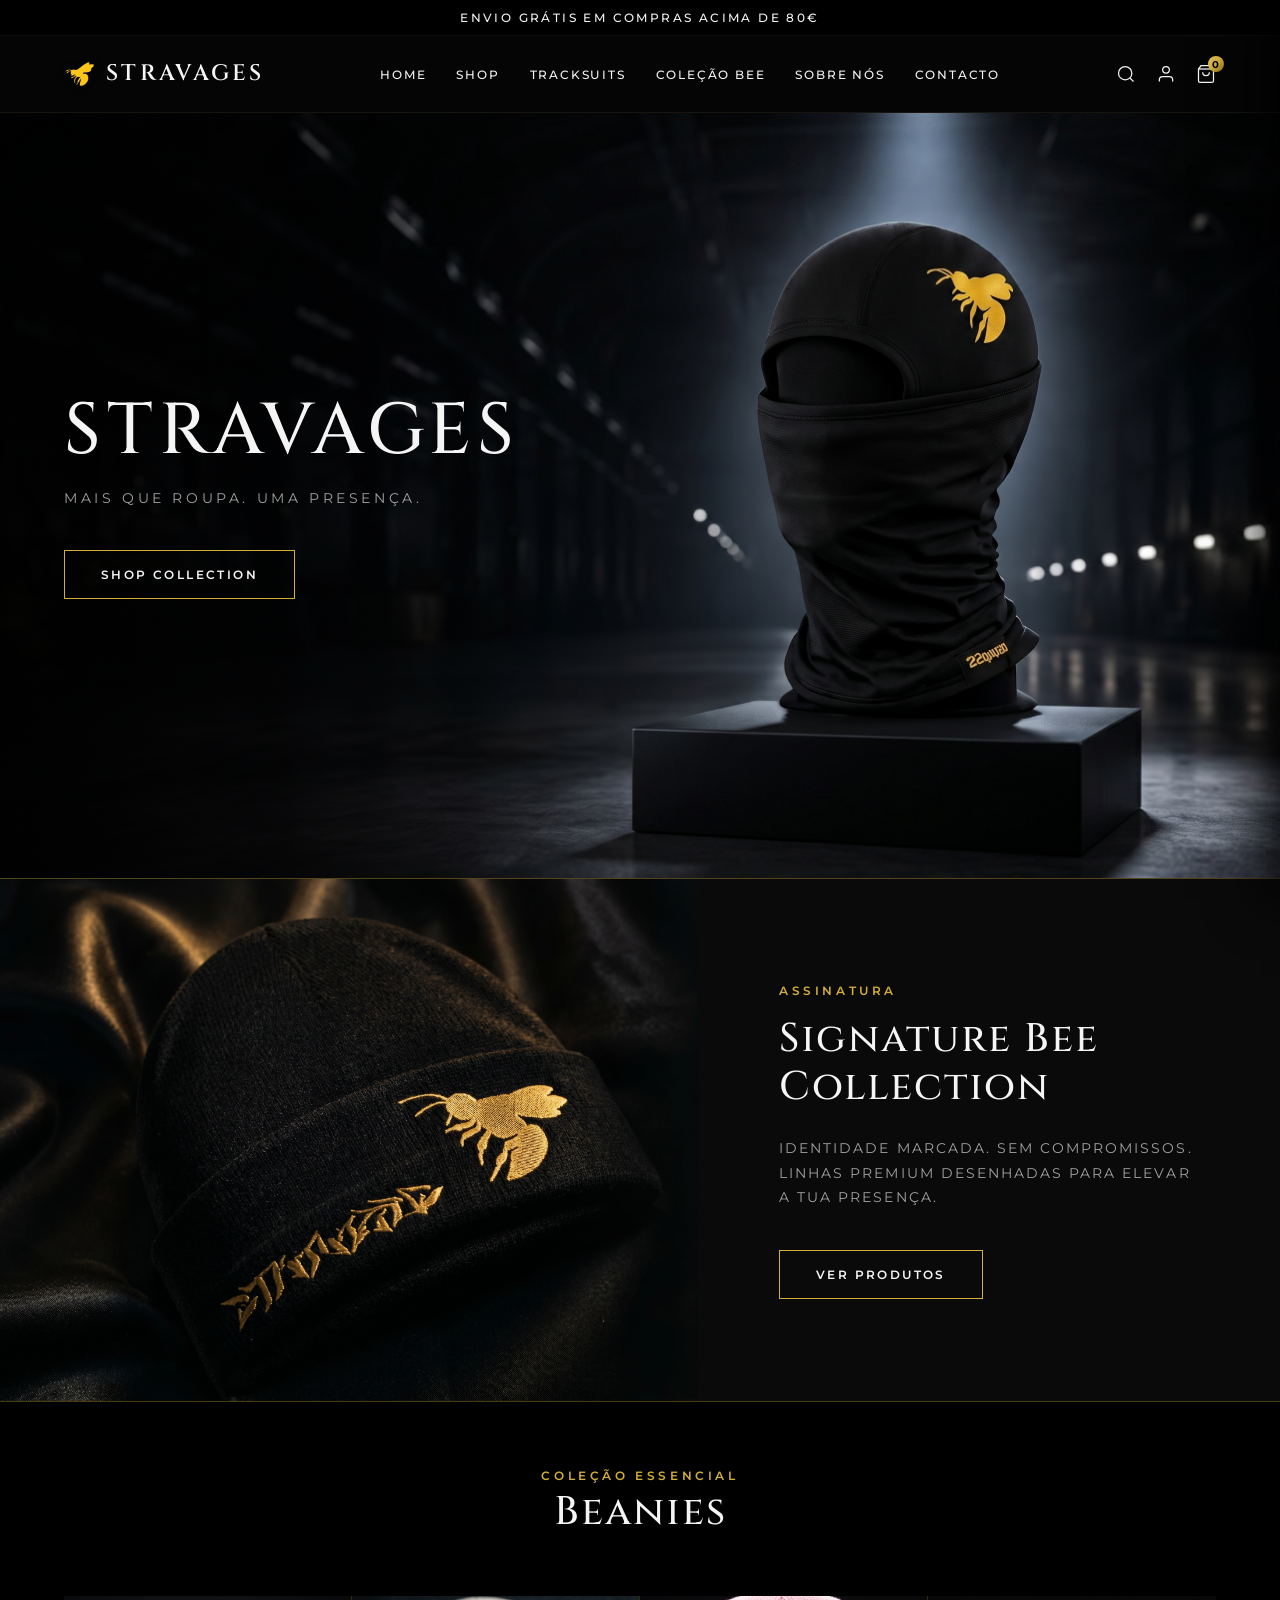
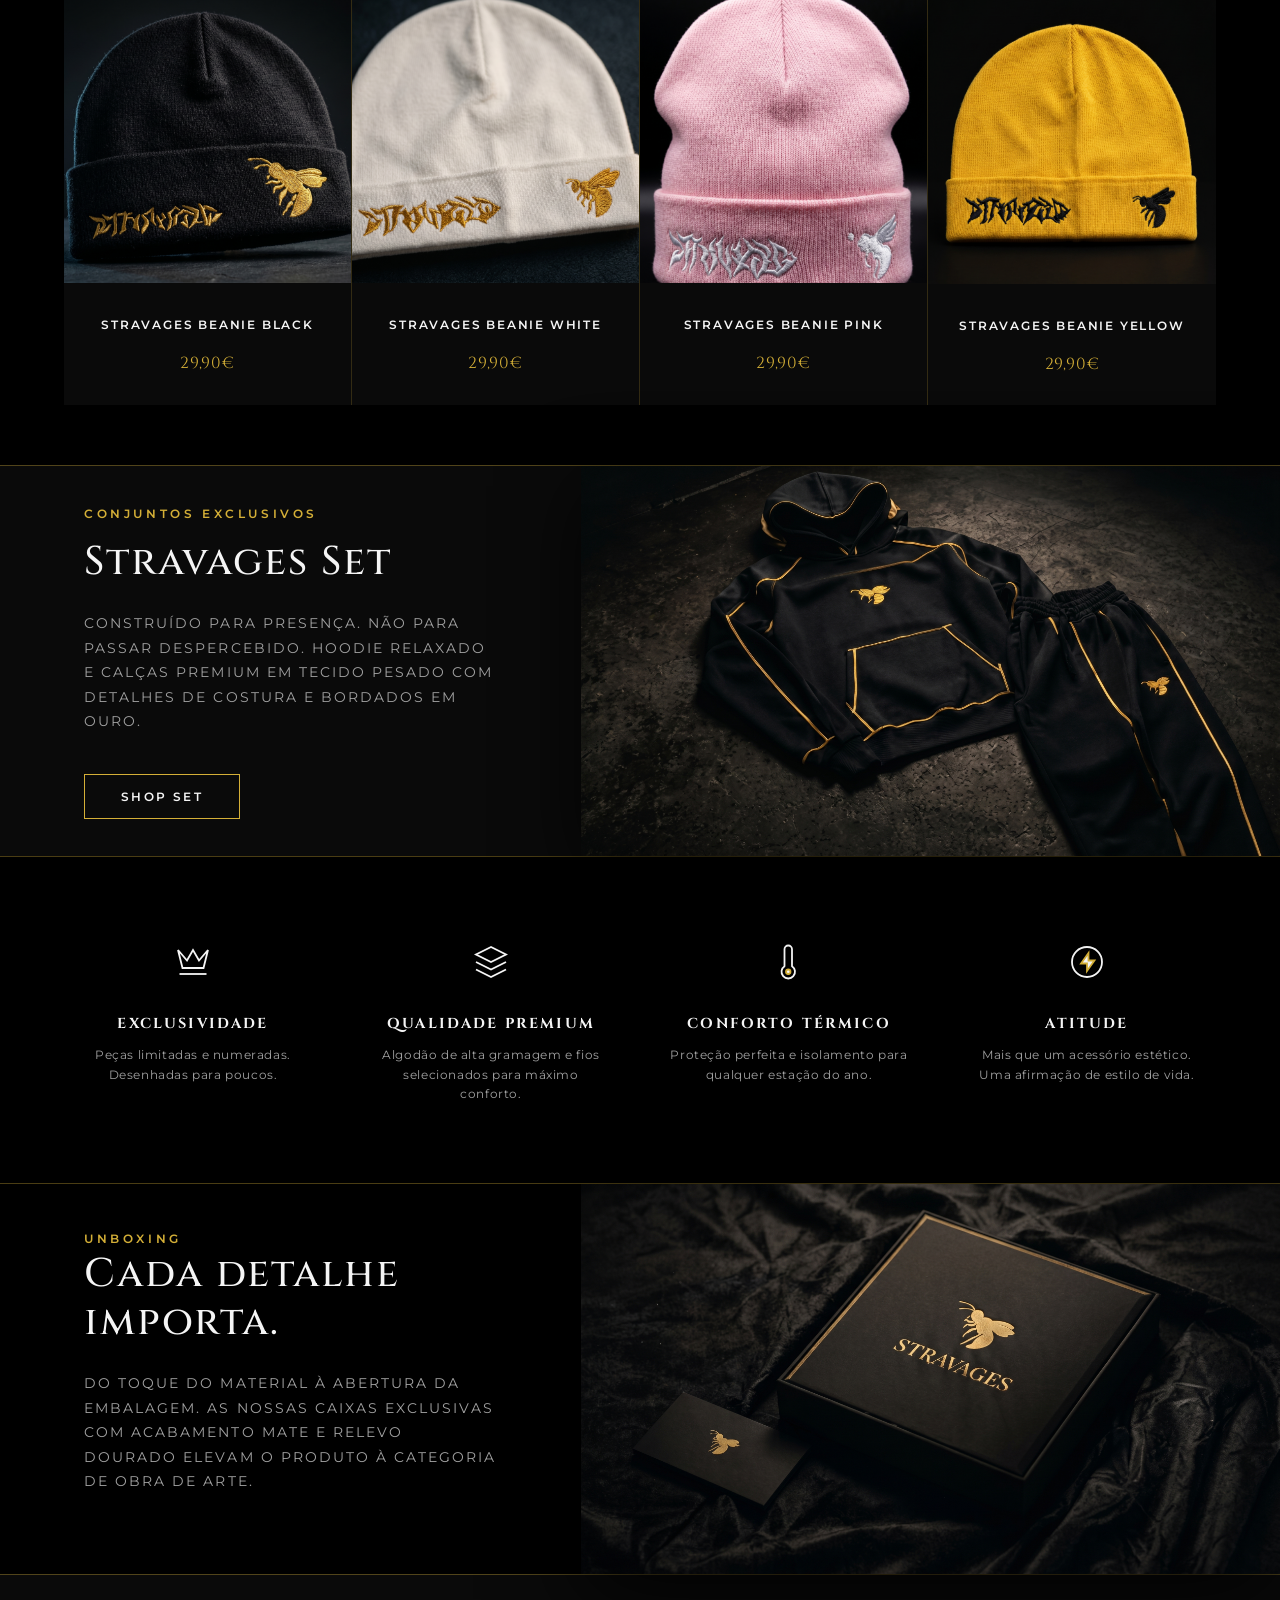
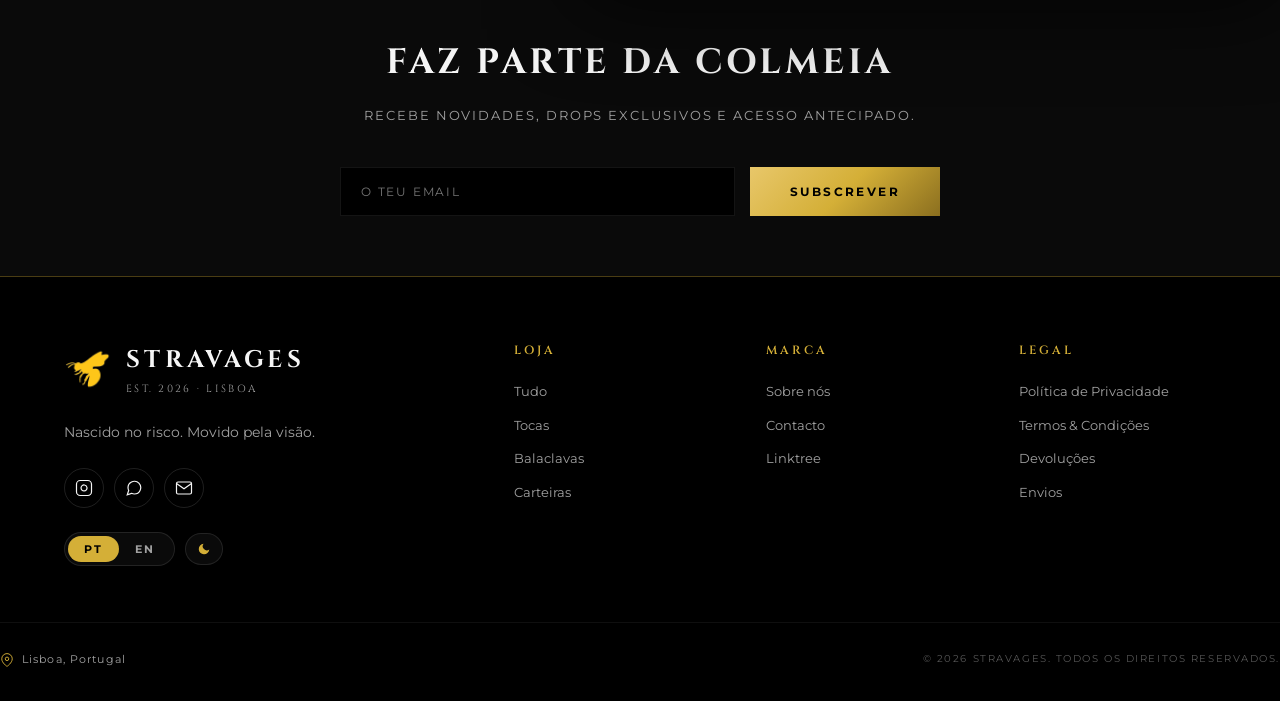
==== commit 966e26b5: "Footer: match plug-empire pattern exactly (Loja/Marca/Legal + toggles) - LOJA: Tudo, Tocas, Balaclav" ====
--- a/index.html
+++ b/index.html
@@ -252,6 +252,16 @@
             </svg>
           </a>
         </div>
+        <div class="footer-toggles">
+          <div class="lang-toggle" role="group" aria-label="Idioma">
+            <button type="button" class="lang-btn is-active" data-lang="pt">PT</button>
+            <button type="button" class="lang-btn" data-lang="en">EN</button>
+          </div>
+          <button type="button" class="theme-toggle is-dark" aria-label="Mudar tema">
+            <svg class="icon-moon" viewBox="0 0 24 24" width="14" height="14" fill="currentColor"><path d="M21 12.79A9 9 0 1 1 11.21 3 7 7 0 0 0 21 12.79z"></path></svg>
+            <svg class="icon-sun" viewBox="0 0 24 24" width="14" height="14" fill="none" stroke="currentColor" stroke-width="1.8"><circle cx="12" cy="12" r="4"></circle><line x1="12" y1="2" x2="12" y2="4"></line><line x1="12" y1="20" x2="12" y2="22"></line><line x1="4.93" y1="4.93" x2="6.34" y2="6.34"></line><line x1="17.66" y1="17.66" x2="19.07" y2="19.07"></line><line x1="2" y1="12" x2="4" y2="12"></line><line x1="20" y1="12" x2="22" y2="12"></line><line x1="4.93" y1="19.07" x2="6.34" y2="17.66"></line><line x1="17.66" y1="6.34" x2="19.07" y2="4.93"></line></svg>
+          </button>
+        </div>
       </div>
 
       <!-- Loja -->
@@ -259,9 +269,9 @@
         <h4 class="footer-col-title">Loja</h4>
         <ul class="footer-links">
           <li><a href="shop.html">Tudo</a></li>
-          <li><a href="shop.html?category=beanies">Tocas</a></li>
+          <li><a href="shop.html?category=tocas">Tocas</a></li>
           <li><a href="shop.html?category=balaclavas">Balaclavas</a></li>
-          <li><a href="tracksuits.html">Stravages Set</a></li>
+          <li><a href="shop.html?category=carteiras">Carteiras</a></li>
         </ul>
       </div>
 
@@ -271,8 +281,7 @@
         <ul class="footer-links">
           <li><a href="sobre-nos.html">Sobre nós</a></li>
           <li><a href="contacto.html">Contacto</a></li>
-          <li><a href="colecao-bee.html">Coleção Bee</a></li>
-          <li><a href="perguntas-frequentes.html">FAQ</a></li>
+          <li><a href="https://linktr.ee/plug_empire" target="_blank" rel="noopener noreferrer">Linktree</a></li>
         </ul>
       </div>
 
--- a/styles.css
+++ b/styles.css
@@ -770,6 +770,62 @@
   color: var(--gold-primary);
 }
 
+.footer-toggles {
+  display: flex;
+  align-items: center;
+  gap: 10px;
+}
+
+.lang-toggle {
+  display: inline-flex;
+  background: rgba(255, 255, 255, 0.04);
+  border: 1px solid rgba(255, 255, 255, 0.1);
+  border-radius: 999px;
+  padding: 3px;
+}
+
+.lang-btn {
+  background: transparent;
+  border: none;
+  color: var(--text-secondary);
+  font-size: 0.7rem;
+  font-weight: 700;
+  letter-spacing: 0.18em;
+  text-transform: uppercase;
+  padding: 6px 16px;
+  border-radius: 999px;
+  cursor: pointer;
+  transition: background 0.2s, color 0.2s;
+}
+
+.lang-btn.is-active {
+  background: var(--gold-primary);
+  color: #000;
+}
+
+.theme-toggle {
+  width: 38px;
+  height: 32px;
+  display: inline-flex;
+  align-items: center;
+  justify-content: center;
+  background: rgba(255, 255, 255, 0.04);
+  border: 1px solid rgba(255, 255, 255, 0.1);
+  border-radius: 999px;
+  color: var(--gold-primary);
+  cursor: pointer;
+  transition: background 0.2s, border-color 0.2s;
+}
+
+.theme-toggle:hover {
+  border-color: var(--gold-primary);
+}
+
+.theme-toggle .icon-moon { display: inline-block; }
+.theme-toggle .icon-sun  { display: none; }
+.theme-toggle.is-light .icon-moon { display: none; }
+.theme-toggle.is-light .icon-sun  { display: inline-block; }
+
 .footer-col-title {
   font-family: var(--font-serif);
   color: var(--gold-primary);
